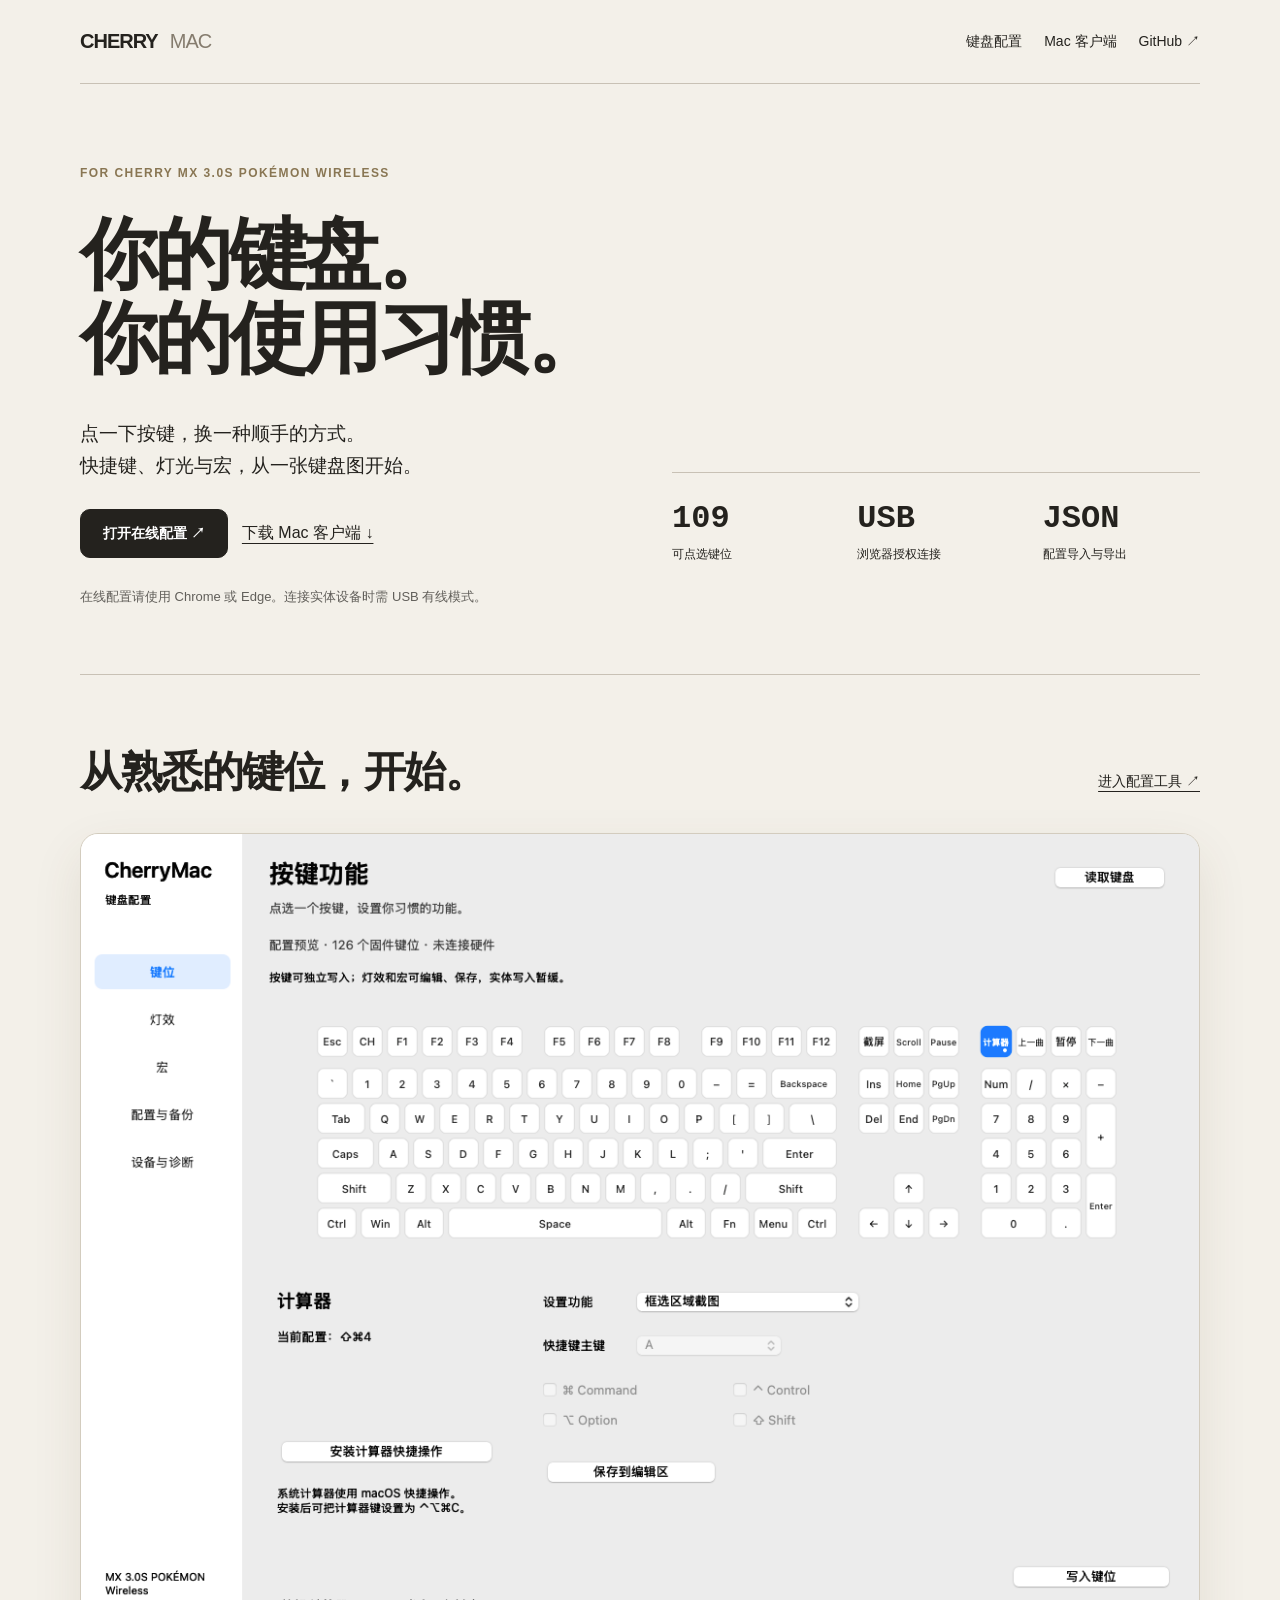
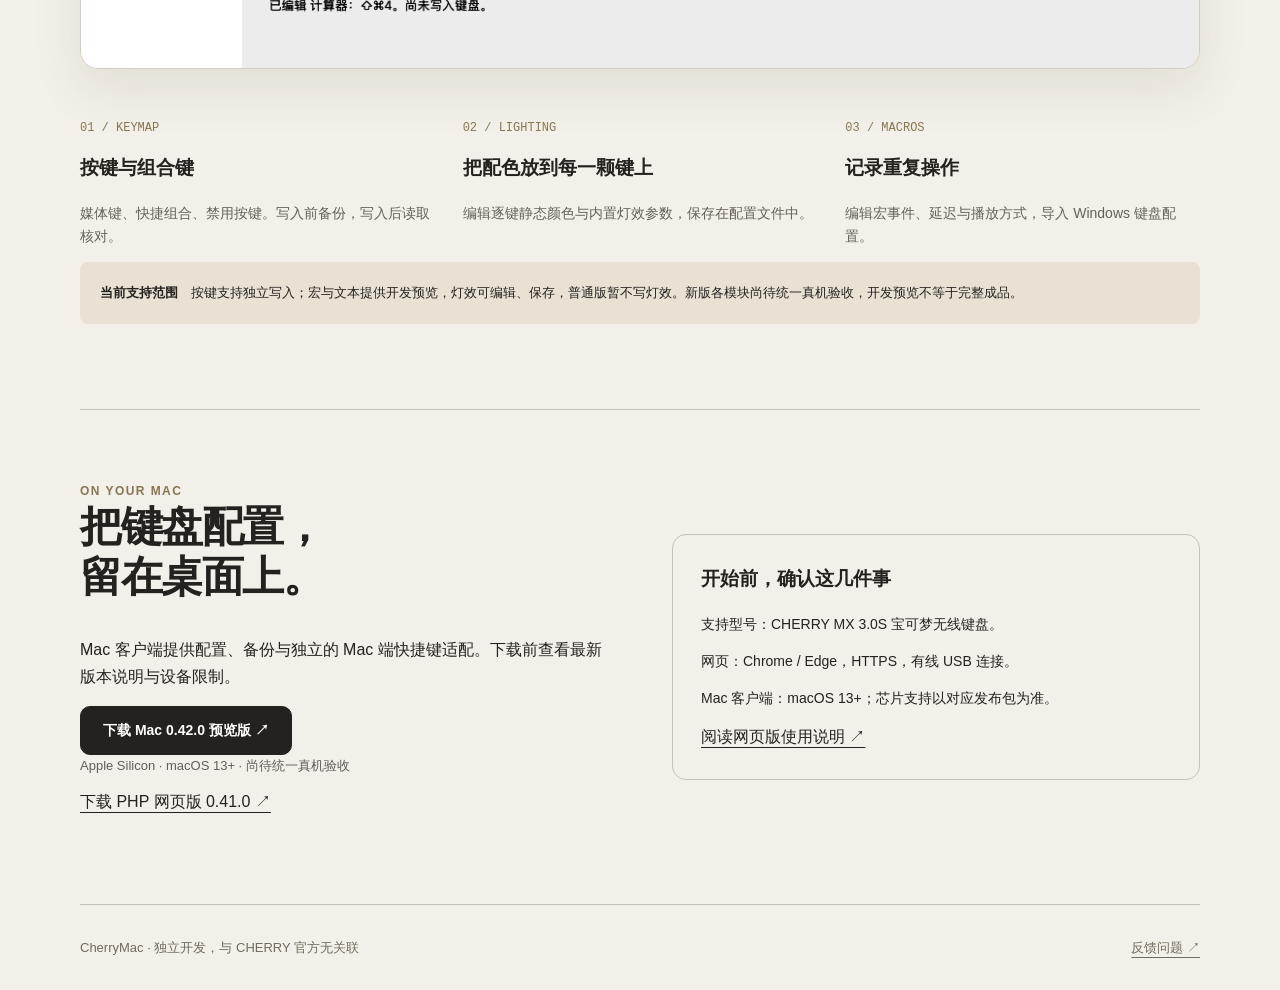
==== Web/homepage/index.html @ dcf1f556 "macro: preserve official draft identities and reconcile complete readback" ====
<!doctype html><html lang="zh-CN"><head><meta charset="utf-8"><meta name="viewport" content="width=device-width,initial-scale=1"><title>CherryMac · 为你的键盘，留一点个性</title><meta name="description" content="CHERRY MX 3.0S 宝可梦无线键盘的 Mac 客户端与在线配置工具。"><meta property="og:title" content="CherryMac · 为你的键盘，留一点个性"><meta property="og:description" content="CHERRY MX 3.0S 宝可梦无线键盘的 Mac 客户端与在线配置工具。"><meta property="og:type" content="website"><link rel="canonical" href="https://cherrymac.goforit.si/"><link rel="stylesheet" href="site-assets/style.css"></head><body><a class="skip" href="#main">跳到主要内容</a><div class="wrap"><header><a class="brand" href="/">CHERRY<span>MAC</span></a><nav><a href="#keyboard">键盘配置</a><a href="#download">Mac 客户端</a><a href="https://github.com/5hux1n/CherryMac">GitHub ↗</a></nav></header><main id="main"><section class="hero"><div class="label">FOR CHERRY MX 3.0S POKÉMON WIRELESS</div><h1>你的键盘。<br>你的使用习惯。</h1><div class="split"><div><p class="lead">点一下按键，换一种顺手的方式。<br>快捷键、灯光与宏，从一张键盘图开始。</p><div class="actions"><a class="btn primary" href="app/">打开在线配置 ↗</a><a href="#download">下载 Mac 客户端 ↓</a></div><p class="small muted">在线配置请使用 Chrome 或 Edge。连接实体设备时需 USB 有线模式。</p></div><div class="spec"><div><b>109</b><span>可点选键位</span></div><div><b>USB</b><span>浏览器授权连接</span></div><div><b>JSON</b><span>配置导入与导出</span></div></div></div></section><section id="keyboard" class="hardware"><div class="section-top"><h2>从熟悉的键位，开始。</h2><a href="app/">进入配置工具 ↗</a></div><img class="screen" src="site-assets/keyboard.png" alt="CherryMac 按键配置界面" width="1440" loading="lazy"><div class="grid capabilities"><article><span class="number">01 / KEYMAP</span><h3>按键与组合键</h3><p>媒体键、快捷组合、禁用按键。写入前备份，写入后读取核对。</p></article><article><span class="number">02 / LIGHTING</span><h3>把配色放到每一颗键上</h3><p>编辑逐键静态颜色与内置灯效参数，保存在配置文件中。</p></article><article><span class="number">03 / MACROS</span><h3>记录重复操作</h3><p>编辑宏事件、延迟与播放方式，导入 Windows 键盘配置。</p></article></div><p class="status"><b>当前支持范围</b>　按键支持独立写入；宏与文本提供开发预览，灯效可编辑、保存，普通版暂不写灯效。新版各模块尚待统一真机验收，开发预览不等于完整成品。</p></section><section id="download" class="download"><div class="split"><div><div class="label">ON YOUR MAC</div><h2>把键盘配置，<br>留在桌面上。</h2><p>Mac 客户端提供配置、备份与独立的 Mac 端快捷键适配。下载前查看最新版本说明与设备限制。</p><a class="btn primary" href="https://github.com/5hux1n/CherryMac/releases/tag/v0.42.0">下载 Mac 0.42.0 预览版 ↗</a><p class="small muted">Apple Silicon · macOS 13+ · 尚待统一真机验收</p><p><a href="https://github.com/5hux1n/CherryMac/releases/tag/web-v0.41.0">下载 PHP 网页版 0.41.0 ↗</a></p></div><div class="requirements"><h3>开始前，确认这几件事</h3><p>支持型号：CHERRY MX 3.0S 宝可梦无线键盘。</p><p>网页：Chrome / Edge，HTTPS，有线 USB 连接。</p><p>Mac 客户端：macOS 13+；芯片支持以对应发布包为准。</p><a href="https://github.com/5hux1n/CherryMac/blob/main/Web/README.md">阅读网页版使用说明 ↗</a></div></div></section></main><footer><span>CherryMac · 独立开发，与 CHERRY 官方无关联</span><a href="https://github.com/5hux1n/CherryMac/issues">反馈问题 ↗</a></footer></div></body></html>
---- Web/homepage/site-assets/style.css ----
*{box-sizing:border-box}html{scroll-behavior:smooth}body{margin:0;font-family:-apple-system,BlinkMacSystemFont,"Segoe UI",sans-serif;line-height:1.65}a{color:inherit;text-underline-offset:5px}button,input{font:inherit}a,button{touch-action:manipulation}a:focus-visible,button:focus-visible,input:focus-visible{outline:3px solid #818cf8;outline-offset:5px}button{cursor:pointer}.wrap{width:min(1120px,calc(100% - 48px));margin:auto}header{display:flex;align-items:center;justify-content:space-between;padding:25px 0;gap:20px}header a{text-decoration:none}.brand{font-size:20px;font-weight:750;display:flex;gap:12px;align-items:center}.brand img{width:38px;height:38px;border-radius:10px}nav{display:flex;gap:22px;font-size:14px}h1,h2,h3,p{margin-top:0}h1{font-size:clamp(42px,6.7vw,78px);line-height:1.08;letter-spacing:-.045em}h2{font-size:clamp(27px,3.5vw,42px);line-height:1.2;letter-spacing:-.035em}h3{font-size:19px}p{max-width:680px}.lead{font-size:19px}.label{font-size:12px;letter-spacing:.12em;text-transform:uppercase;font-weight:650}.actions{display:flex;gap:14px;align-items:center;flex-wrap:wrap;margin:28px 0}.btn{display:inline-flex;align-items:center;justify-content:center;padding:12px 22px;border-radius:10px;text-decoration:none;font-weight:600;font-size:14px;border:1px solid currentColor;transition:transform .15s}.btn:active{transform:scale(.97)}.muted{opacity:.7}.split{display:grid;grid-template-columns:1fr 1fr;gap:64px;align-items:center}.grid{display:grid;grid-template-columns:repeat(3,1fr);gap:28px}section{padding:72px 0}.small{font-size:13px}.note{font-size:14px;line-height:1.8}footer{padding:32px 0;display:flex;justify-content:space-between;gap:20px;font-size:13px}.screen{border-radius:18px;width:100%;height:auto;display:block}.skip{position:absolute;top:-100px;left:20px;background:white;color:black;padding:10px;z-index:10}.skip:focus{top:10px}details{padding:20px 0;border-bottom:1px solid #8884}summary{cursor:pointer;font-weight:600}details p{margin-top:12px}@media(max-width:720px){.wrap{width:calc(100% - 36px)}header{padding:20px 0}nav{gap:12px;font-size:12px}.split,.grid{grid-template-columns:1fr;gap:28px}section{padding:45px 0}.lead{font-size:17px}footer{flex-wrap:wrap}}@media(prefers-reduced-motion:reduce){html{scroll-behavior:auto}*{transition:none!important}}
body{background:#f3f0e9;color:#24221e}.brand{letter-spacing:-1px}.brand span{font-weight:400;color:#857c6e}header{border-bottom:1px solid #c8c1b5}.hero{padding:80px 0 54px}.hero h1{margin:28px 0 38px}.label,.number{color:#897653}.primary{background:#24221e;color:#fff;border-color:#24221e}.spec{display:flex;gap:28px;border-top:1px solid #c8c1b5;padding-top:25px}.spec div{flex:1}.spec b{font:600 32px/1.3 ui-monospace,monospace;display:block}.spec span{font-size:12px}.hardware{border-top:1px solid #c8c1b5}.section-top{display:flex;gap:20px;justify-content:space-between;align-items:baseline}.section-top a{font-size:14px;white-space:nowrap}.screen{box-shadow:0 20px 50px #5747291a;border:1px solid #d3ccbe}.capabilities{margin-top:44px}.number{font:12px ui-monospace,monospace}.capabilities h3{margin-top:12px}.capabilities p{font-size:14px;color:#666057}.status{max-width:none;background:#e8e1d4;padding:20px;font-size:13px;border-radius:8px}.download{border-top:1px solid #c8c1b5}.requirements{border:1px solid #c8c1b5;border-radius:14px;padding:28px}.requirements p{font-size:14px}footer{border-top:1px solid #c8c1b5;color:#726a5c}@media(max-width:720px){.hero{padding-top:48px}.section-top{display:block}.section-top a{display:block;margin-bottom:20px}.spec{gap:20px}}
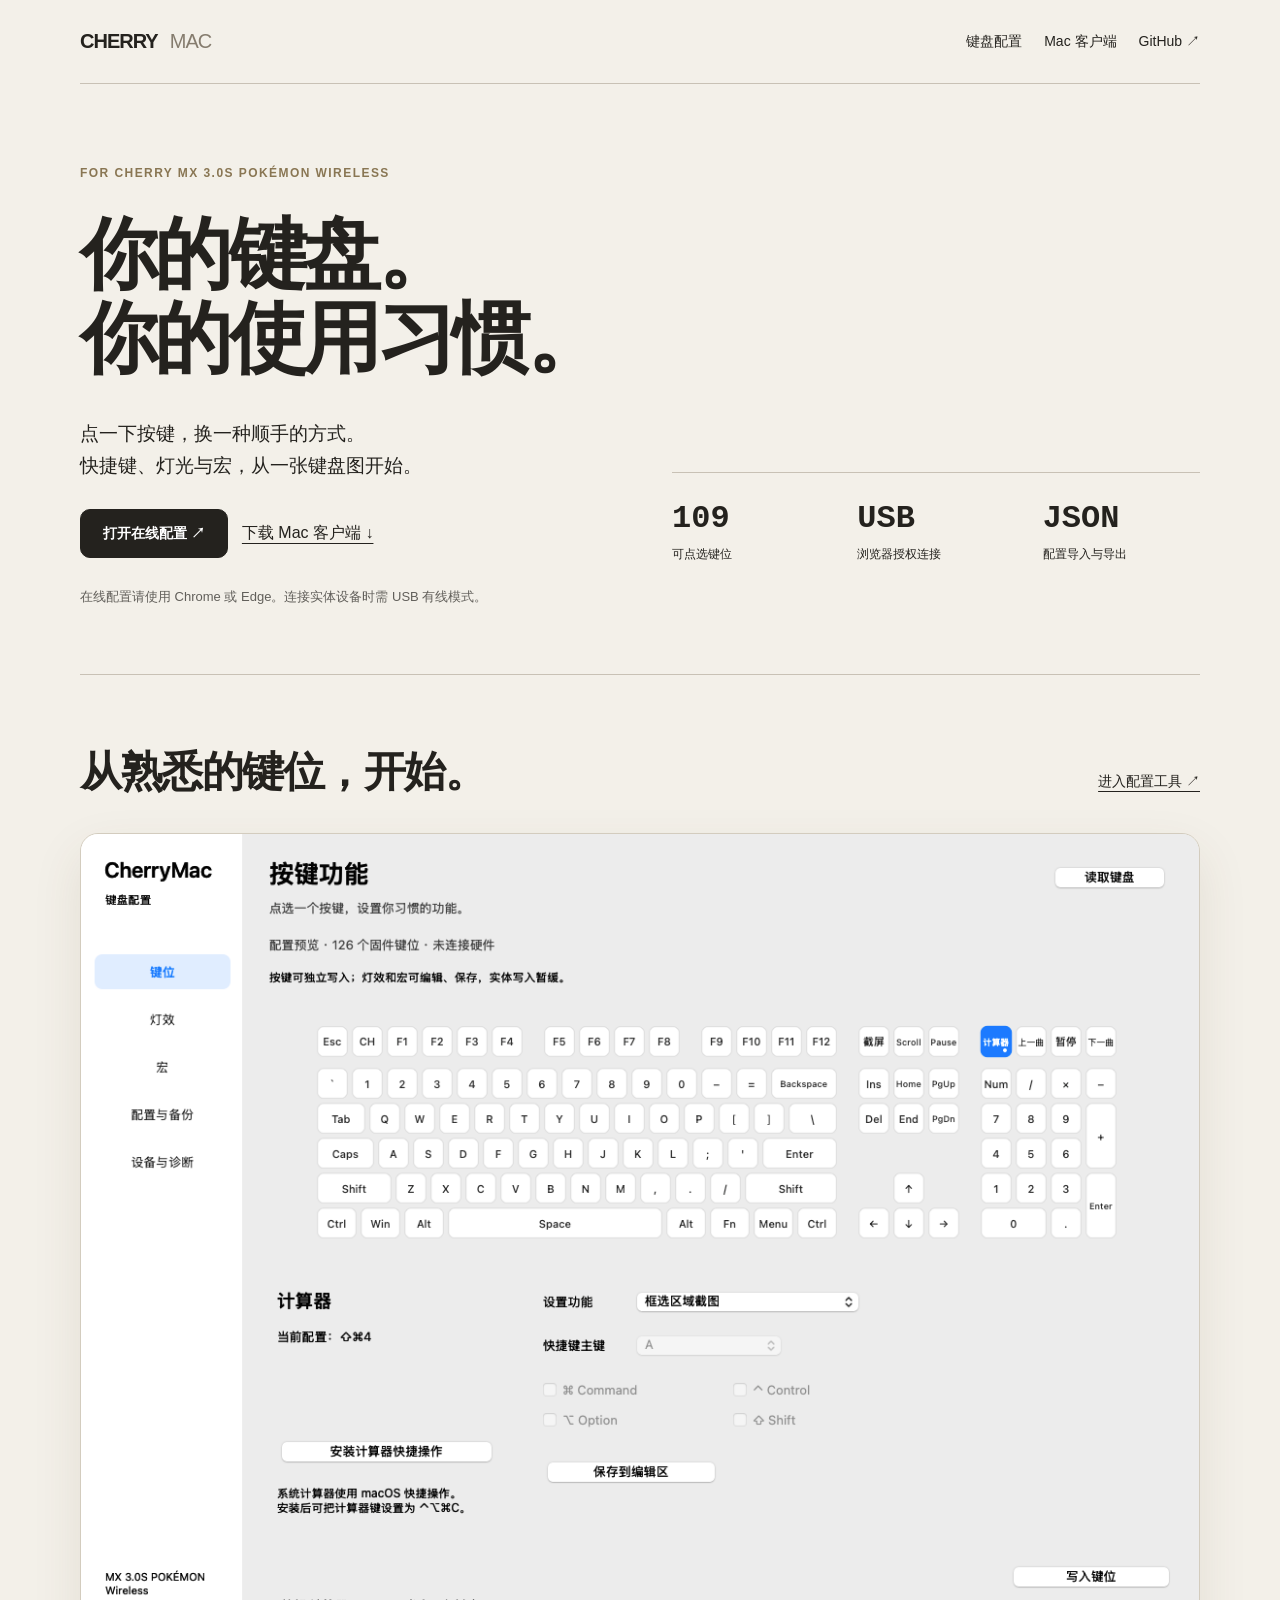
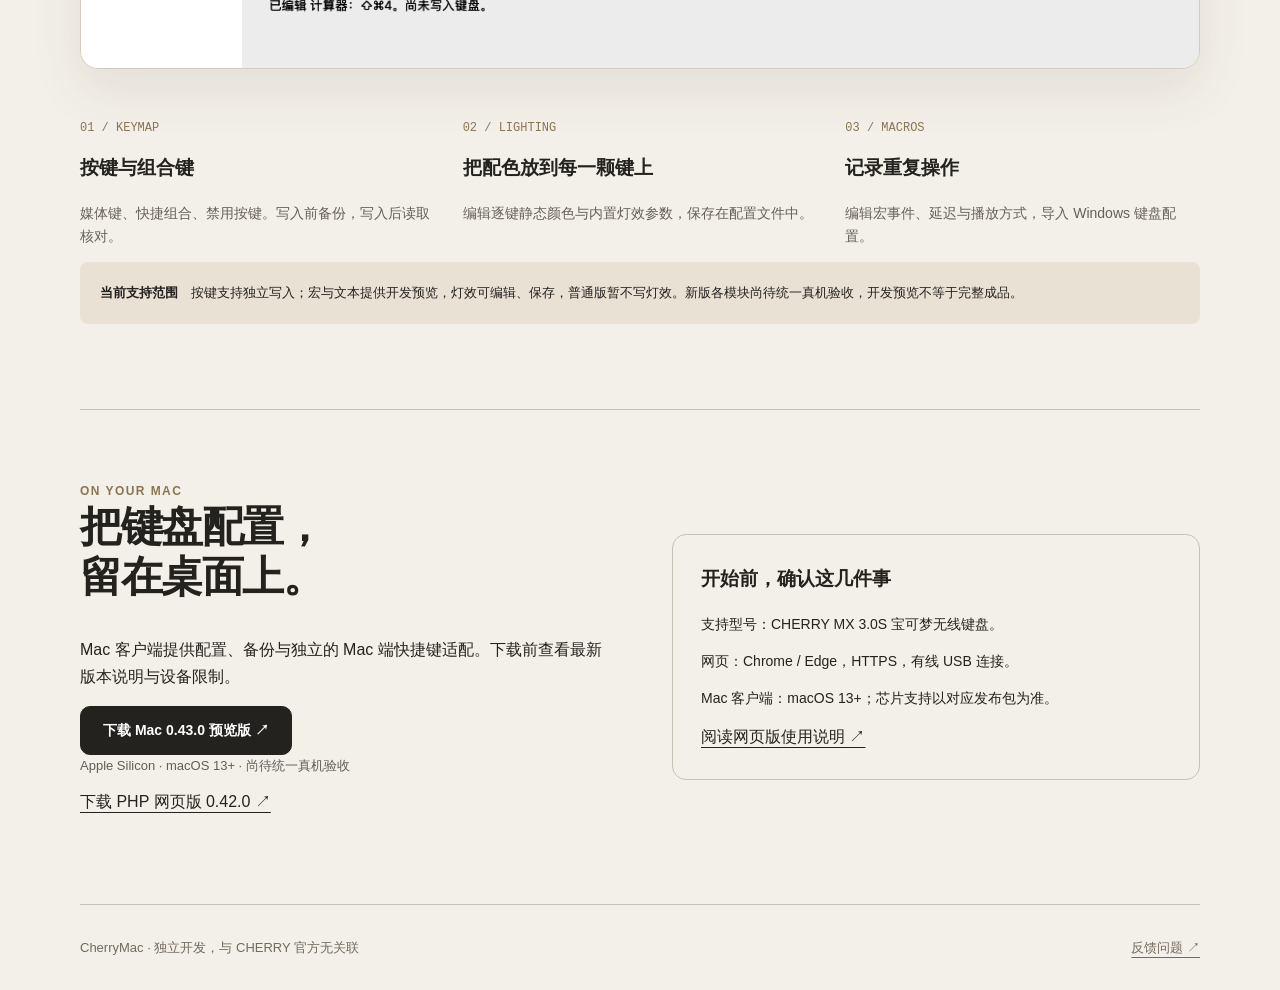
==== commit 4132ddd4: "Integrate official per-binding macro storage and metadata in both products" ====
--- a/Web/homepage/index.html
+++ b/Web/homepage/index.html
@@ -1 +1 @@
-<!doctype html><html lang="zh-CN"><head><meta charset="utf-8"><meta name="viewport" content="width=device-width,initial-scale=1"><title>CherryMac · 为你的键盘，留一点个性</title><meta name="description" content="CHERRY MX 3.0S 宝可梦无线键盘的 Mac 客户端与在线配置工具。"><meta property="og:title" content="CherryMac · 为你的键盘，留一点个性"><meta property="og:description" content="CHERRY MX 3.0S 宝可梦无线键盘的 Mac 客户端与在线配置工具。"><meta property="og:type" content="website"><link rel="canonical" href="https://cherrymac.goforit.si/"><link rel="stylesheet" href="site-assets/style.css"></head><body><a class="skip" href="#main">跳到主要内容</a><div class="wrap"><header><a class="brand" href="/">CHERRY<span>MAC</span></a><nav><a href="#keyboard">键盘配置</a><a href="#download">Mac 客户端</a><a href="https://github.com/5hux1n/CherryMac">GitHub ↗</a></nav></header><main id="main"><section class="hero"><div class="label">FOR CHERRY MX 3.0S POKÉMON WIRELESS</div><h1>你的键盘。<br>你的使用习惯。</h1><div class="split"><div><p class="lead">点一下按键，换一种顺手的方式。<br>快捷键、灯光与宏，从一张键盘图开始。</p><div class="actions"><a class="btn primary" href="app/">打开在线配置 ↗</a><a href="#download">下载 Mac 客户端 ↓</a></div><p class="small muted">在线配置请使用 Chrome 或 Edge。连接实体设备时需 USB 有线模式。</p></div><div class="spec"><div><b>109</b><span>可点选键位</span></div><div><b>USB</b><span>浏览器授权连接</span></div><div><b>JSON</b><span>配置导入与导出</span></div></div></div></section><section id="keyboard" class="hardware"><div class="section-top"><h2>从熟悉的键位，开始。</h2><a href="app/">进入配置工具 ↗</a></div><img class="screen" src="site-assets/keyboard.png" alt="CherryMac 按键配置界面" width="1440" loading="lazy"><div class="grid capabilities"><article><span class="number">01 / KEYMAP</span><h3>按键与组合键</h3><p>媒体键、快捷组合、禁用按键。写入前备份，写入后读取核对。</p></article><article><span class="number">02 / LIGHTING</span><h3>把配色放到每一颗键上</h3><p>编辑逐键静态颜色与内置灯效参数，保存在配置文件中。</p></article><article><span class="number">03 / MACROS</span><h3>记录重复操作</h3><p>编辑宏事件、延迟与播放方式，导入 Windows 键盘配置。</p></article></div><p class="status"><b>当前支持范围</b>　按键支持独立写入；宏与文本提供开发预览，灯效可编辑、保存，普通版暂不写灯效。新版各模块尚待统一真机验收，开发预览不等于完整成品。</p></section><section id="download" class="download"><div class="split"><div><div class="label">ON YOUR MAC</div><h2>把键盘配置，<br>留在桌面上。</h2><p>Mac 客户端提供配置、备份与独立的 Mac 端快捷键适配。下载前查看最新版本说明与设备限制。</p><a class="btn primary" href="https://github.com/5hux1n/CherryMac/releases/tag/v0.42.0">下载 Mac 0.42.0 预览版 ↗</a><p class="small muted">Apple Silicon · macOS 13+ · 尚待统一真机验收</p><p><a href="https://github.com/5hux1n/CherryMac/releases/tag/web-v0.41.0">下载 PHP 网页版 0.41.0 ↗</a></p></div><div class="requirements"><h3>开始前，确认这几件事</h3><p>支持型号：CHERRY MX 3.0S 宝可梦无线键盘。</p><p>网页：Chrome / Edge，HTTPS，有线 USB 连接。</p><p>Mac 客户端：macOS 13+；芯片支持以对应发布包为准。</p><a href="https://github.com/5hux1n/CherryMac/blob/main/Web/README.md">阅读网页版使用说明 ↗</a></div></div></section></main><footer><span>CherryMac · 独立开发，与 CHERRY 官方无关联</span><a href="https://github.com/5hux1n/CherryMac/issues">反馈问题 ↗</a></footer></div></body></html>+<!doctype html><html lang="zh-CN"><head><meta charset="utf-8"><meta name="viewport" content="width=device-width,initial-scale=1"><title>CherryMac · 为你的键盘，留一点个性</title><meta name="description" content="CHERRY MX 3.0S 宝可梦无线键盘的 Mac 客户端与在线配置工具。"><meta property="og:title" content="CherryMac · 为你的键盘，留一点个性"><meta property="og:description" content="CHERRY MX 3.0S 宝可梦无线键盘的 Mac 客户端与在线配置工具。"><meta property="og:type" content="website"><link rel="canonical" href="https://cherrymac.goforit.si/"><link rel="stylesheet" href="site-assets/style.css"></head><body><a class="skip" href="#main">跳到主要内容</a><div class="wrap"><header><a class="brand" href="/">CHERRY<span>MAC</span></a><nav><a href="#keyboard">键盘配置</a><a href="#download">Mac 客户端</a><a href="https://github.com/5hux1n/CherryMac">GitHub ↗</a></nav></header><main id="main"><section class="hero"><div class="label">FOR CHERRY MX 3.0S POKÉMON WIRELESS</div><h1>你的键盘。<br>你的使用习惯。</h1><div class="split"><div><p class="lead">点一下按键，换一种顺手的方式。<br>快捷键、灯光与宏，从一张键盘图开始。</p><div class="actions"><a class="btn primary" href="app/">打开在线配置 ↗</a><a href="#download">下载 Mac 客户端 ↓</a></div><p class="small muted">在线配置请使用 Chrome 或 Edge。连接实体设备时需 USB 有线模式。</p></div><div class="spec"><div><b>109</b><span>可点选键位</span></div><div><b>USB</b><span>浏览器授权连接</span></div><div><b>JSON</b><span>配置导入与导出</span></div></div></div></section><section id="keyboard" class="hardware"><div class="section-top"><h2>从熟悉的键位，开始。</h2><a href="app/">进入配置工具 ↗</a></div><img class="screen" src="site-assets/keyboard.png" alt="CherryMac 按键配置界面" width="1440" loading="lazy"><div class="grid capabilities"><article><span class="number">01 / KEYMAP</span><h3>按键与组合键</h3><p>媒体键、快捷组合、禁用按键。写入前备份，写入后读取核对。</p></article><article><span class="number">02 / LIGHTING</span><h3>把配色放到每一颗键上</h3><p>编辑逐键静态颜色与内置灯效参数，保存在配置文件中。</p></article><article><span class="number">03 / MACROS</span><h3>记录重复操作</h3><p>编辑宏事件、延迟与播放方式，导入 Windows 键盘配置。</p></article></div><p class="status"><b>当前支持范围</b>　按键支持独立写入；宏与文本提供开发预览，灯效可编辑、保存，普通版暂不写灯效。新版各模块尚待统一真机验收，开发预览不等于完整成品。</p></section><section id="download" class="download"><div class="split"><div><div class="label">ON YOUR MAC</div><h2>把键盘配置，<br>留在桌面上。</h2><p>Mac 客户端提供配置、备份与独立的 Mac 端快捷键适配。下载前查看最新版本说明与设备限制。</p><a class="btn primary" href="https://github.com/5hux1n/CherryMac/releases/tag/v0.43.0">下载 Mac 0.43.0 预览版 ↗</a><p class="small muted">Apple Silicon · macOS 13+ · 尚待统一真机验收</p><p><a href="https://github.com/5hux1n/CherryMac/releases/tag/web-v0.42.0">下载 PHP 网页版 0.42.0 ↗</a></p></div><div class="requirements"><h3>开始前，确认这几件事</h3><p>支持型号：CHERRY MX 3.0S 宝可梦无线键盘。</p><p>网页：Chrome / Edge，HTTPS，有线 USB 连接。</p><p>Mac 客户端：macOS 13+；芯片支持以对应发布包为准。</p><a href="https://github.com/5hux1n/CherryMac/blob/main/Web/README.md">阅读网页版使用说明 ↗</a></div></div></section></main><footer><span>CherryMac · 独立开发，与 CHERRY 官方无关联</span><a href="https://github.com/5hux1n/CherryMac/issues">反馈问题 ↗</a></footer></div></body></html>
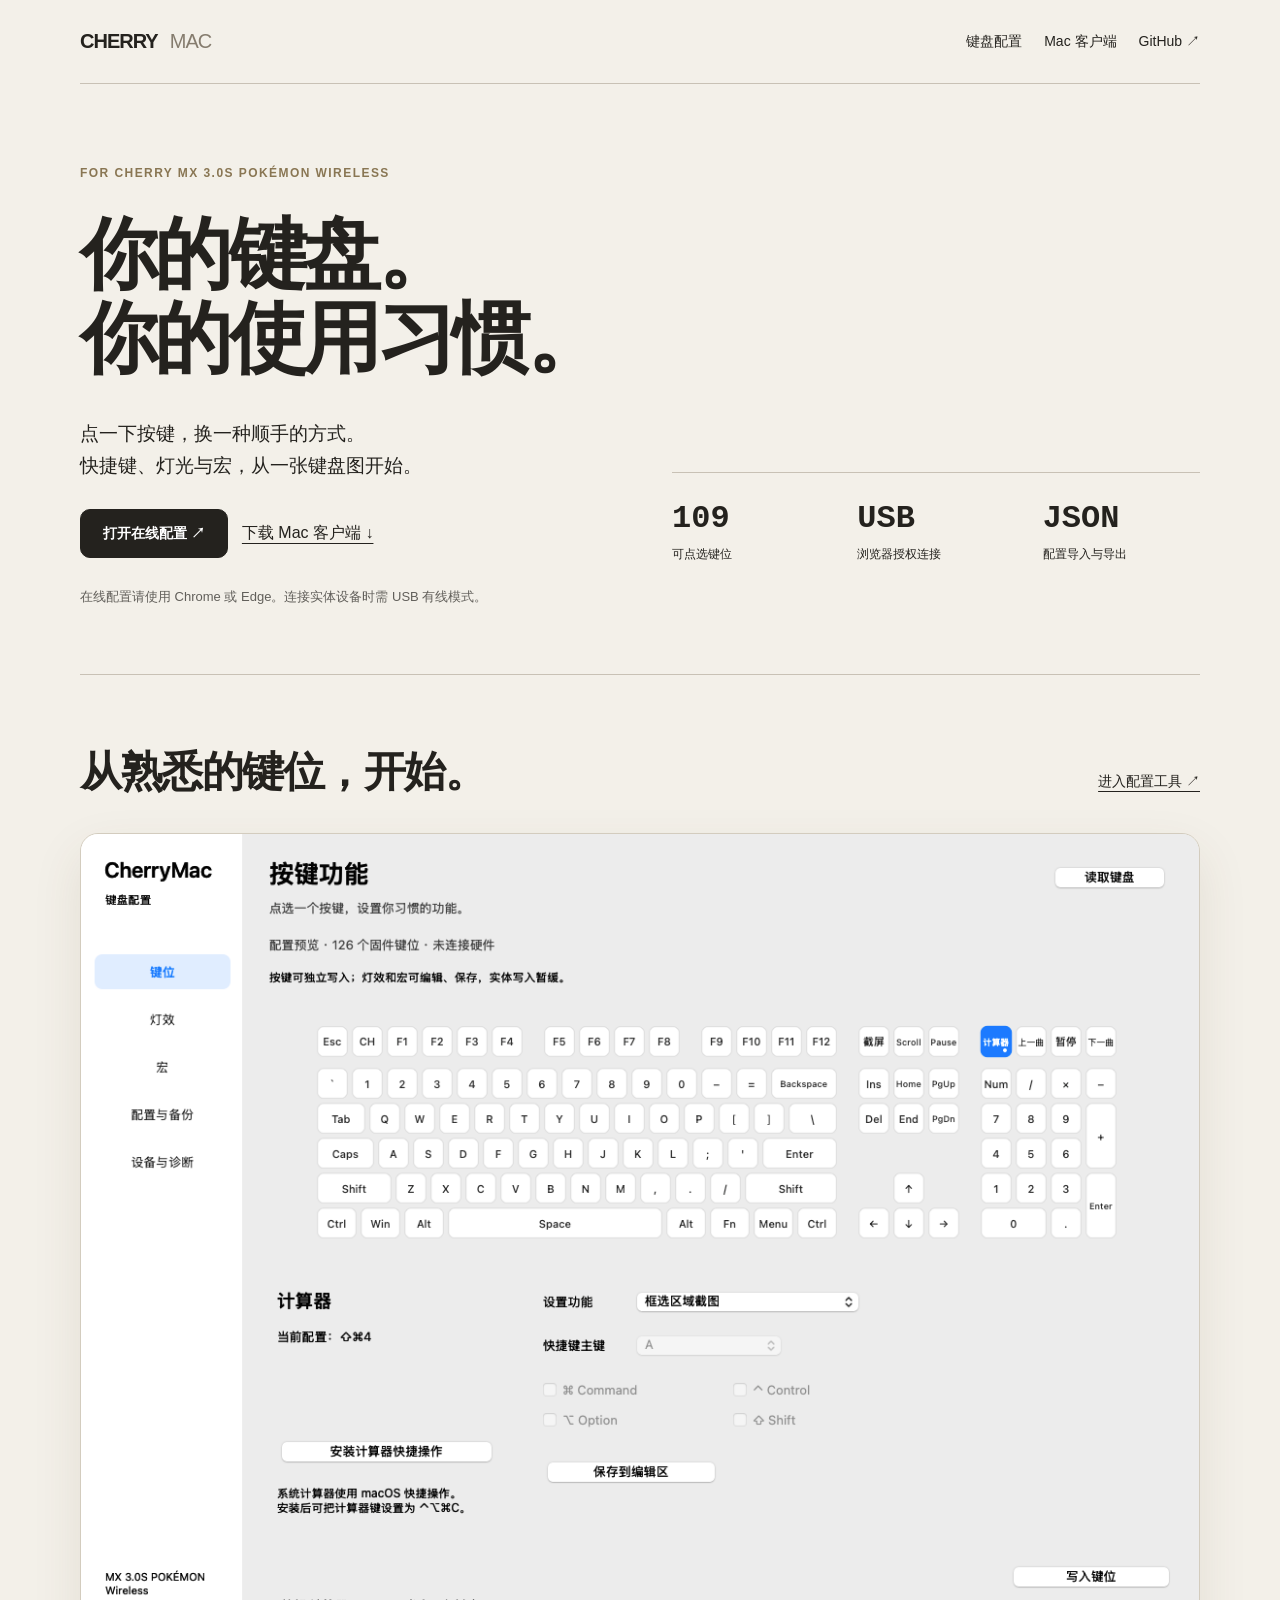
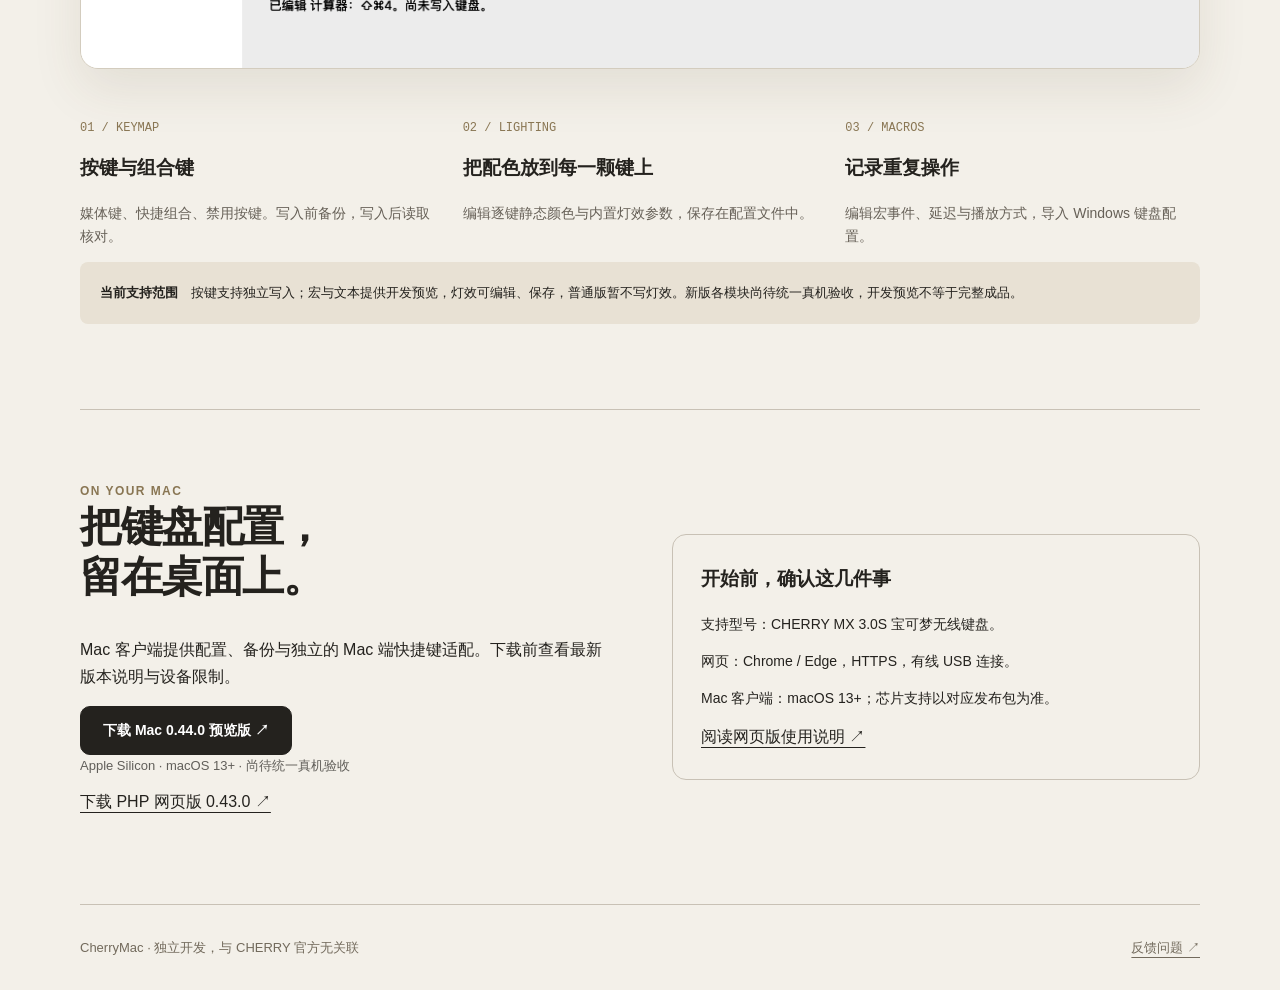
==== commit 7b3e82ac: "Carry pre-write macro identities in recovery records and retain expanded layout" ====
--- a/Web/homepage/index.html
+++ b/Web/homepage/index.html
@@ -1 +1 @@
-<!doctype html><html lang="zh-CN"><head><meta charset="utf-8"><meta name="viewport" content="width=device-width,initial-scale=1"><title>CherryMac · 为你的键盘，留一点个性</title><meta name="description" content="CHERRY MX 3.0S 宝可梦无线键盘的 Mac 客户端与在线配置工具。"><meta property="og:title" content="CherryMac · 为你的键盘，留一点个性"><meta property="og:description" content="CHERRY MX 3.0S 宝可梦无线键盘的 Mac 客户端与在线配置工具。"><meta property="og:type" content="website"><link rel="canonical" href="https://cherrymac.goforit.si/"><link rel="stylesheet" href="site-assets/style.css"></head><body><a class="skip" href="#main">跳到主要内容</a><div class="wrap"><header><a class="brand" href="/">CHERRY<span>MAC</span></a><nav><a href="#keyboard">键盘配置</a><a href="#download">Mac 客户端</a><a href="https://github.com/5hux1n/CherryMac">GitHub ↗</a></nav></header><main id="main"><section class="hero"><div class="label">FOR CHERRY MX 3.0S POKÉMON WIRELESS</div><h1>你的键盘。<br>你的使用习惯。</h1><div class="split"><div><p class="lead">点一下按键，换一种顺手的方式。<br>快捷键、灯光与宏，从一张键盘图开始。</p><div class="actions"><a class="btn primary" href="app/">打开在线配置 ↗</a><a href="#download">下载 Mac 客户端 ↓</a></div><p class="small muted">在线配置请使用 Chrome 或 Edge。连接实体设备时需 USB 有线模式。</p></div><div class="spec"><div><b>109</b><span>可点选键位</span></div><div><b>USB</b><span>浏览器授权连接</span></div><div><b>JSON</b><span>配置导入与导出</span></div></div></div></section><section id="keyboard" class="hardware"><div class="section-top"><h2>从熟悉的键位，开始。</h2><a href="app/">进入配置工具 ↗</a></div><img class="screen" src="site-assets/keyboard.png" alt="CherryMac 按键配置界面" width="1440" loading="lazy"><div class="grid capabilities"><article><span class="number">01 / KEYMAP</span><h3>按键与组合键</h3><p>媒体键、快捷组合、禁用按键。写入前备份，写入后读取核对。</p></article><article><span class="number">02 / LIGHTING</span><h3>把配色放到每一颗键上</h3><p>编辑逐键静态颜色与内置灯效参数，保存在配置文件中。</p></article><article><span class="number">03 / MACROS</span><h3>记录重复操作</h3><p>编辑宏事件、延迟与播放方式，导入 Windows 键盘配置。</p></article></div><p class="status"><b>当前支持范围</b>　按键支持独立写入；宏与文本提供开发预览，灯效可编辑、保存，普通版暂不写灯效。新版各模块尚待统一真机验收，开发预览不等于完整成品。</p></section><section id="download" class="download"><div class="split"><div><div class="label">ON YOUR MAC</div><h2>把键盘配置，<br>留在桌面上。</h2><p>Mac 客户端提供配置、备份与独立的 Mac 端快捷键适配。下载前查看最新版本说明与设备限制。</p><a class="btn primary" href="https://github.com/5hux1n/CherryMac/releases/tag/v0.43.0">下载 Mac 0.43.0 预览版 ↗</a><p class="small muted">Apple Silicon · macOS 13+ · 尚待统一真机验收</p><p><a href="https://github.com/5hux1n/CherryMac/releases/tag/web-v0.42.0">下载 PHP 网页版 0.42.0 ↗</a></p></div><div class="requirements"><h3>开始前，确认这几件事</h3><p>支持型号：CHERRY MX 3.0S 宝可梦无线键盘。</p><p>网页：Chrome / Edge，HTTPS，有线 USB 连接。</p><p>Mac 客户端：macOS 13+；芯片支持以对应发布包为准。</p><a href="https://github.com/5hux1n/CherryMac/blob/main/Web/README.md">阅读网页版使用说明 ↗</a></div></div></section></main><footer><span>CherryMac · 独立开发，与 CHERRY 官方无关联</span><a href="https://github.com/5hux1n/CherryMac/issues">反馈问题 ↗</a></footer></div></body></html>+<!doctype html><html lang="zh-CN"><head><meta charset="utf-8"><meta name="viewport" content="width=device-width,initial-scale=1"><title>CherryMac · 为你的键盘，留一点个性</title><meta name="description" content="CHERRY MX 3.0S 宝可梦无线键盘的 Mac 客户端与在线配置工具。"><meta property="og:title" content="CherryMac · 为你的键盘，留一点个性"><meta property="og:description" content="CHERRY MX 3.0S 宝可梦无线键盘的 Mac 客户端与在线配置工具。"><meta property="og:type" content="website"><link rel="canonical" href="https://cherrymac.goforit.si/"><link rel="stylesheet" href="site-assets/style.css"></head><body><a class="skip" href="#main">跳到主要内容</a><div class="wrap"><header><a class="brand" href="/">CHERRY<span>MAC</span></a><nav><a href="#keyboard">键盘配置</a><a href="#download">Mac 客户端</a><a href="https://github.com/5hux1n/CherryMac">GitHub ↗</a></nav></header><main id="main"><section class="hero"><div class="label">FOR CHERRY MX 3.0S POKÉMON WIRELESS</div><h1>你的键盘。<br>你的使用习惯。</h1><div class="split"><div><p class="lead">点一下按键，换一种顺手的方式。<br>快捷键、灯光与宏，从一张键盘图开始。</p><div class="actions"><a class="btn primary" href="app/">打开在线配置 ↗</a><a href="#download">下载 Mac 客户端 ↓</a></div><p class="small muted">在线配置请使用 Chrome 或 Edge。连接实体设备时需 USB 有线模式。</p></div><div class="spec"><div><b>109</b><span>可点选键位</span></div><div><b>USB</b><span>浏览器授权连接</span></div><div><b>JSON</b><span>配置导入与导出</span></div></div></div></section><section id="keyboard" class="hardware"><div class="section-top"><h2>从熟悉的键位，开始。</h2><a href="app/">进入配置工具 ↗</a></div><img class="screen" src="site-assets/keyboard.png" alt="CherryMac 按键配置界面" width="1440" loading="lazy"><div class="grid capabilities"><article><span class="number">01 / KEYMAP</span><h3>按键与组合键</h3><p>媒体键、快捷组合、禁用按键。写入前备份，写入后读取核对。</p></article><article><span class="number">02 / LIGHTING</span><h3>把配色放到每一颗键上</h3><p>编辑逐键静态颜色与内置灯效参数，保存在配置文件中。</p></article><article><span class="number">03 / MACROS</span><h3>记录重复操作</h3><p>编辑宏事件、延迟与播放方式，导入 Windows 键盘配置。</p></article></div><p class="status"><b>当前支持范围</b>　按键支持独立写入；宏与文本提供开发预览，灯效可编辑、保存，普通版暂不写灯效。新版各模块尚待统一真机验收，开发预览不等于完整成品。</p></section><section id="download" class="download"><div class="split"><div><div class="label">ON YOUR MAC</div><h2>把键盘配置，<br>留在桌面上。</h2><p>Mac 客户端提供配置、备份与独立的 Mac 端快捷键适配。下载前查看最新版本说明与设备限制。</p><a class="btn primary" href="https://github.com/5hux1n/CherryMac/releases/tag/v0.44.0">下载 Mac 0.44.0 预览版 ↗</a><p class="small muted">Apple Silicon · macOS 13+ · 尚待统一真机验收</p><p><a href="https://github.com/5hux1n/CherryMac/releases/tag/web-v0.43.0">下载 PHP 网页版 0.43.0 ↗</a></p></div><div class="requirements"><h3>开始前，确认这几件事</h3><p>支持型号：CHERRY MX 3.0S 宝可梦无线键盘。</p><p>网页：Chrome / Edge，HTTPS，有线 USB 连接。</p><p>Mac 客户端：macOS 13+；芯片支持以对应发布包为准。</p><a href="https://github.com/5hux1n/CherryMac/blob/main/Web/README.md">阅读网页版使用说明 ↗</a></div></div></section></main><footer><span>CherryMac · 独立开发，与 CHERRY 官方无关联</span><a href="https://github.com/5hux1n/CherryMac/issues">反馈问题 ↗</a></footer></div></body></html>
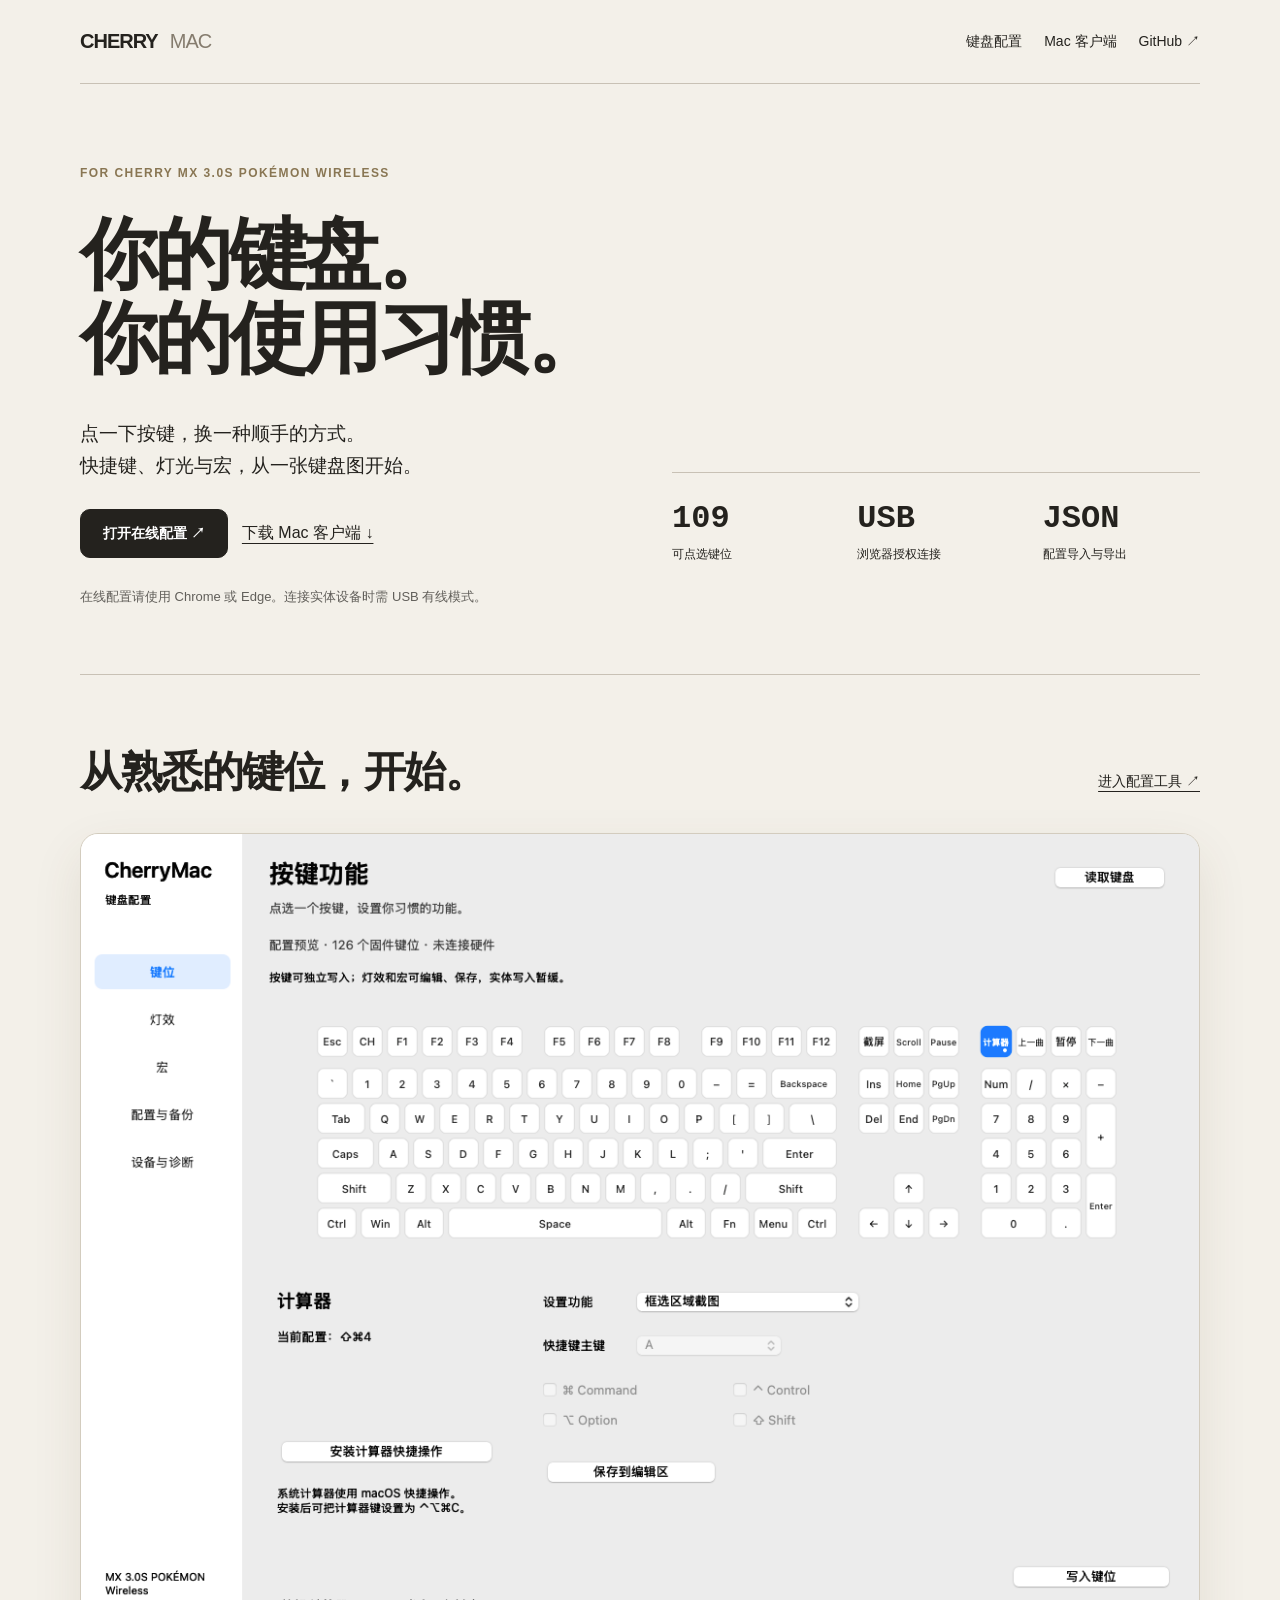
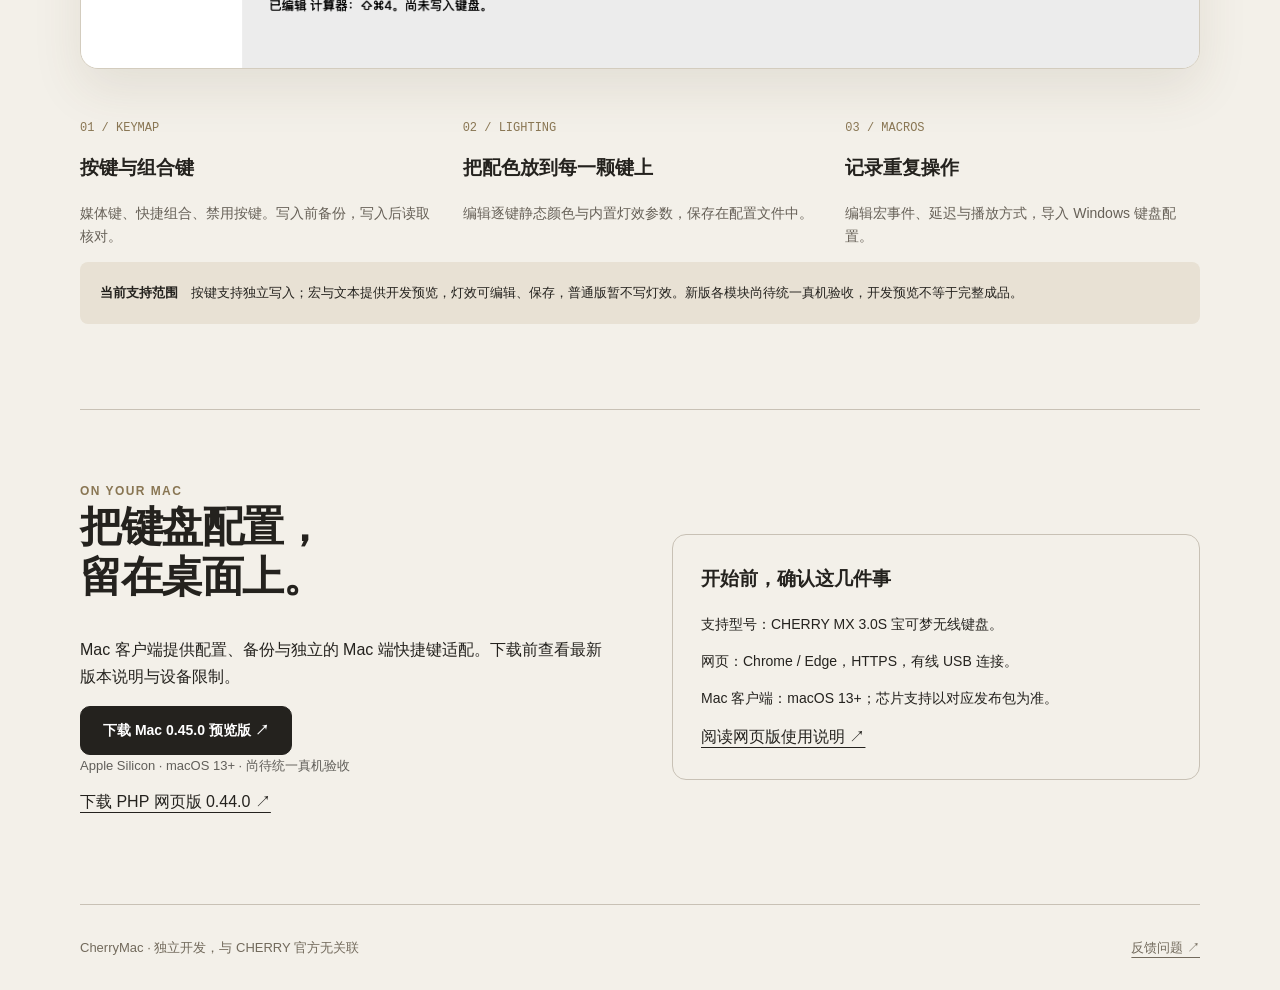
==== commit a1a1cb41: "Require live baseline factory mapping for product macro targets" ====
--- a/Web/homepage/index.html
+++ b/Web/homepage/index.html
@@ -1 +1 @@
-<!doctype html><html lang="zh-CN"><head><meta charset="utf-8"><meta name="viewport" content="width=device-width,initial-scale=1"><title>CherryMac · 为你的键盘，留一点个性</title><meta name="description" content="CHERRY MX 3.0S 宝可梦无线键盘的 Mac 客户端与在线配置工具。"><meta property="og:title" content="CherryMac · 为你的键盘，留一点个性"><meta property="og:description" content="CHERRY MX 3.0S 宝可梦无线键盘的 Mac 客户端与在线配置工具。"><meta property="og:type" content="website"><link rel="canonical" href="https://cherrymac.goforit.si/"><link rel="stylesheet" href="site-assets/style.css"></head><body><a class="skip" href="#main">跳到主要内容</a><div class="wrap"><header><a class="brand" href="/">CHERRY<span>MAC</span></a><nav><a href="#keyboard">键盘配置</a><a href="#download">Mac 客户端</a><a href="https://github.com/5hux1n/CherryMac">GitHub ↗</a></nav></header><main id="main"><section class="hero"><div class="label">FOR CHERRY MX 3.0S POKÉMON WIRELESS</div><h1>你的键盘。<br>你的使用习惯。</h1><div class="split"><div><p class="lead">点一下按键，换一种顺手的方式。<br>快捷键、灯光与宏，从一张键盘图开始。</p><div class="actions"><a class="btn primary" href="app/">打开在线配置 ↗</a><a href="#download">下载 Mac 客户端 ↓</a></div><p class="small muted">在线配置请使用 Chrome 或 Edge。连接实体设备时需 USB 有线模式。</p></div><div class="spec"><div><b>109</b><span>可点选键位</span></div><div><b>USB</b><span>浏览器授权连接</span></div><div><b>JSON</b><span>配置导入与导出</span></div></div></div></section><section id="keyboard" class="hardware"><div class="section-top"><h2>从熟悉的键位，开始。</h2><a href="app/">进入配置工具 ↗</a></div><img class="screen" src="site-assets/keyboard.png" alt="CherryMac 按键配置界面" width="1440" loading="lazy"><div class="grid capabilities"><article><span class="number">01 / KEYMAP</span><h3>按键与组合键</h3><p>媒体键、快捷组合、禁用按键。写入前备份，写入后读取核对。</p></article><article><span class="number">02 / LIGHTING</span><h3>把配色放到每一颗键上</h3><p>编辑逐键静态颜色与内置灯效参数，保存在配置文件中。</p></article><article><span class="number">03 / MACROS</span><h3>记录重复操作</h3><p>编辑宏事件、延迟与播放方式，导入 Windows 键盘配置。</p></article></div><p class="status"><b>当前支持范围</b>　按键支持独立写入；宏与文本提供开发预览，灯效可编辑、保存，普通版暂不写灯效。新版各模块尚待统一真机验收，开发预览不等于完整成品。</p></section><section id="download" class="download"><div class="split"><div><div class="label">ON YOUR MAC</div><h2>把键盘配置，<br>留在桌面上。</h2><p>Mac 客户端提供配置、备份与独立的 Mac 端快捷键适配。下载前查看最新版本说明与设备限制。</p><a class="btn primary" href="https://github.com/5hux1n/CherryMac/releases/tag/v0.44.0">下载 Mac 0.44.0 预览版 ↗</a><p class="small muted">Apple Silicon · macOS 13+ · 尚待统一真机验收</p><p><a href="https://github.com/5hux1n/CherryMac/releases/tag/web-v0.43.0">下载 PHP 网页版 0.43.0 ↗</a></p></div><div class="requirements"><h3>开始前，确认这几件事</h3><p>支持型号：CHERRY MX 3.0S 宝可梦无线键盘。</p><p>网页：Chrome / Edge，HTTPS，有线 USB 连接。</p><p>Mac 客户端：macOS 13+；芯片支持以对应发布包为准。</p><a href="https://github.com/5hux1n/CherryMac/blob/main/Web/README.md">阅读网页版使用说明 ↗</a></div></div></section></main><footer><span>CherryMac · 独立开发，与 CHERRY 官方无关联</span><a href="https://github.com/5hux1n/CherryMac/issues">反馈问题 ↗</a></footer></div></body></html>+<!doctype html><html lang="zh-CN"><head><meta charset="utf-8"><meta name="viewport" content="width=device-width,initial-scale=1"><title>CherryMac · 为你的键盘，留一点个性</title><meta name="description" content="CHERRY MX 3.0S 宝可梦无线键盘的 Mac 客户端与在线配置工具。"><meta property="og:title" content="CherryMac · 为你的键盘，留一点个性"><meta property="og:description" content="CHERRY MX 3.0S 宝可梦无线键盘的 Mac 客户端与在线配置工具。"><meta property="og:type" content="website"><link rel="canonical" href="https://cherrymac.goforit.si/"><link rel="stylesheet" href="site-assets/style.css"></head><body><a class="skip" href="#main">跳到主要内容</a><div class="wrap"><header><a class="brand" href="/">CHERRY<span>MAC</span></a><nav><a href="#keyboard">键盘配置</a><a href="#download">Mac 客户端</a><a href="https://github.com/5hux1n/CherryMac">GitHub ↗</a></nav></header><main id="main"><section class="hero"><div class="label">FOR CHERRY MX 3.0S POKÉMON WIRELESS</div><h1>你的键盘。<br>你的使用习惯。</h1><div class="split"><div><p class="lead">点一下按键，换一种顺手的方式。<br>快捷键、灯光与宏，从一张键盘图开始。</p><div class="actions"><a class="btn primary" href="app/">打开在线配置 ↗</a><a href="#download">下载 Mac 客户端 ↓</a></div><p class="small muted">在线配置请使用 Chrome 或 Edge。连接实体设备时需 USB 有线模式。</p></div><div class="spec"><div><b>109</b><span>可点选键位</span></div><div><b>USB</b><span>浏览器授权连接</span></div><div><b>JSON</b><span>配置导入与导出</span></div></div></div></section><section id="keyboard" class="hardware"><div class="section-top"><h2>从熟悉的键位，开始。</h2><a href="app/">进入配置工具 ↗</a></div><img class="screen" src="site-assets/keyboard.png" alt="CherryMac 按键配置界面" width="1440" loading="lazy"><div class="grid capabilities"><article><span class="number">01 / KEYMAP</span><h3>按键与组合键</h3><p>媒体键、快捷组合、禁用按键。写入前备份，写入后读取核对。</p></article><article><span class="number">02 / LIGHTING</span><h3>把配色放到每一颗键上</h3><p>编辑逐键静态颜色与内置灯效参数，保存在配置文件中。</p></article><article><span class="number">03 / MACROS</span><h3>记录重复操作</h3><p>编辑宏事件、延迟与播放方式，导入 Windows 键盘配置。</p></article></div><p class="status"><b>当前支持范围</b>　按键支持独立写入；宏与文本提供开发预览，灯效可编辑、保存，普通版暂不写灯效。新版各模块尚待统一真机验收，开发预览不等于完整成品。</p></section><section id="download" class="download"><div class="split"><div><div class="label">ON YOUR MAC</div><h2>把键盘配置，<br>留在桌面上。</h2><p>Mac 客户端提供配置、备份与独立的 Mac 端快捷键适配。下载前查看最新版本说明与设备限制。</p><a class="btn primary" href="https://github.com/5hux1n/CherryMac/releases/tag/v0.45.0">下载 Mac 0.45.0 预览版 ↗</a><p class="small muted">Apple Silicon · macOS 13+ · 尚待统一真机验收</p><p><a href="https://github.com/5hux1n/CherryMac/releases/tag/web-v0.44.0">下载 PHP 网页版 0.44.0 ↗</a></p></div><div class="requirements"><h3>开始前，确认这几件事</h3><p>支持型号：CHERRY MX 3.0S 宝可梦无线键盘。</p><p>网页：Chrome / Edge，HTTPS，有线 USB 连接。</p><p>Mac 客户端：macOS 13+；芯片支持以对应发布包为准。</p><a href="https://github.com/5hux1n/CherryMac/blob/main/Web/README.md">阅读网页版使用说明 ↗</a></div></div></section></main><footer><span>CherryMac · 独立开发，与 CHERRY 官方无关联</span><a href="https://github.com/5hux1n/CherryMac/issues">反馈问题 ↗</a></footer></div></body></html>
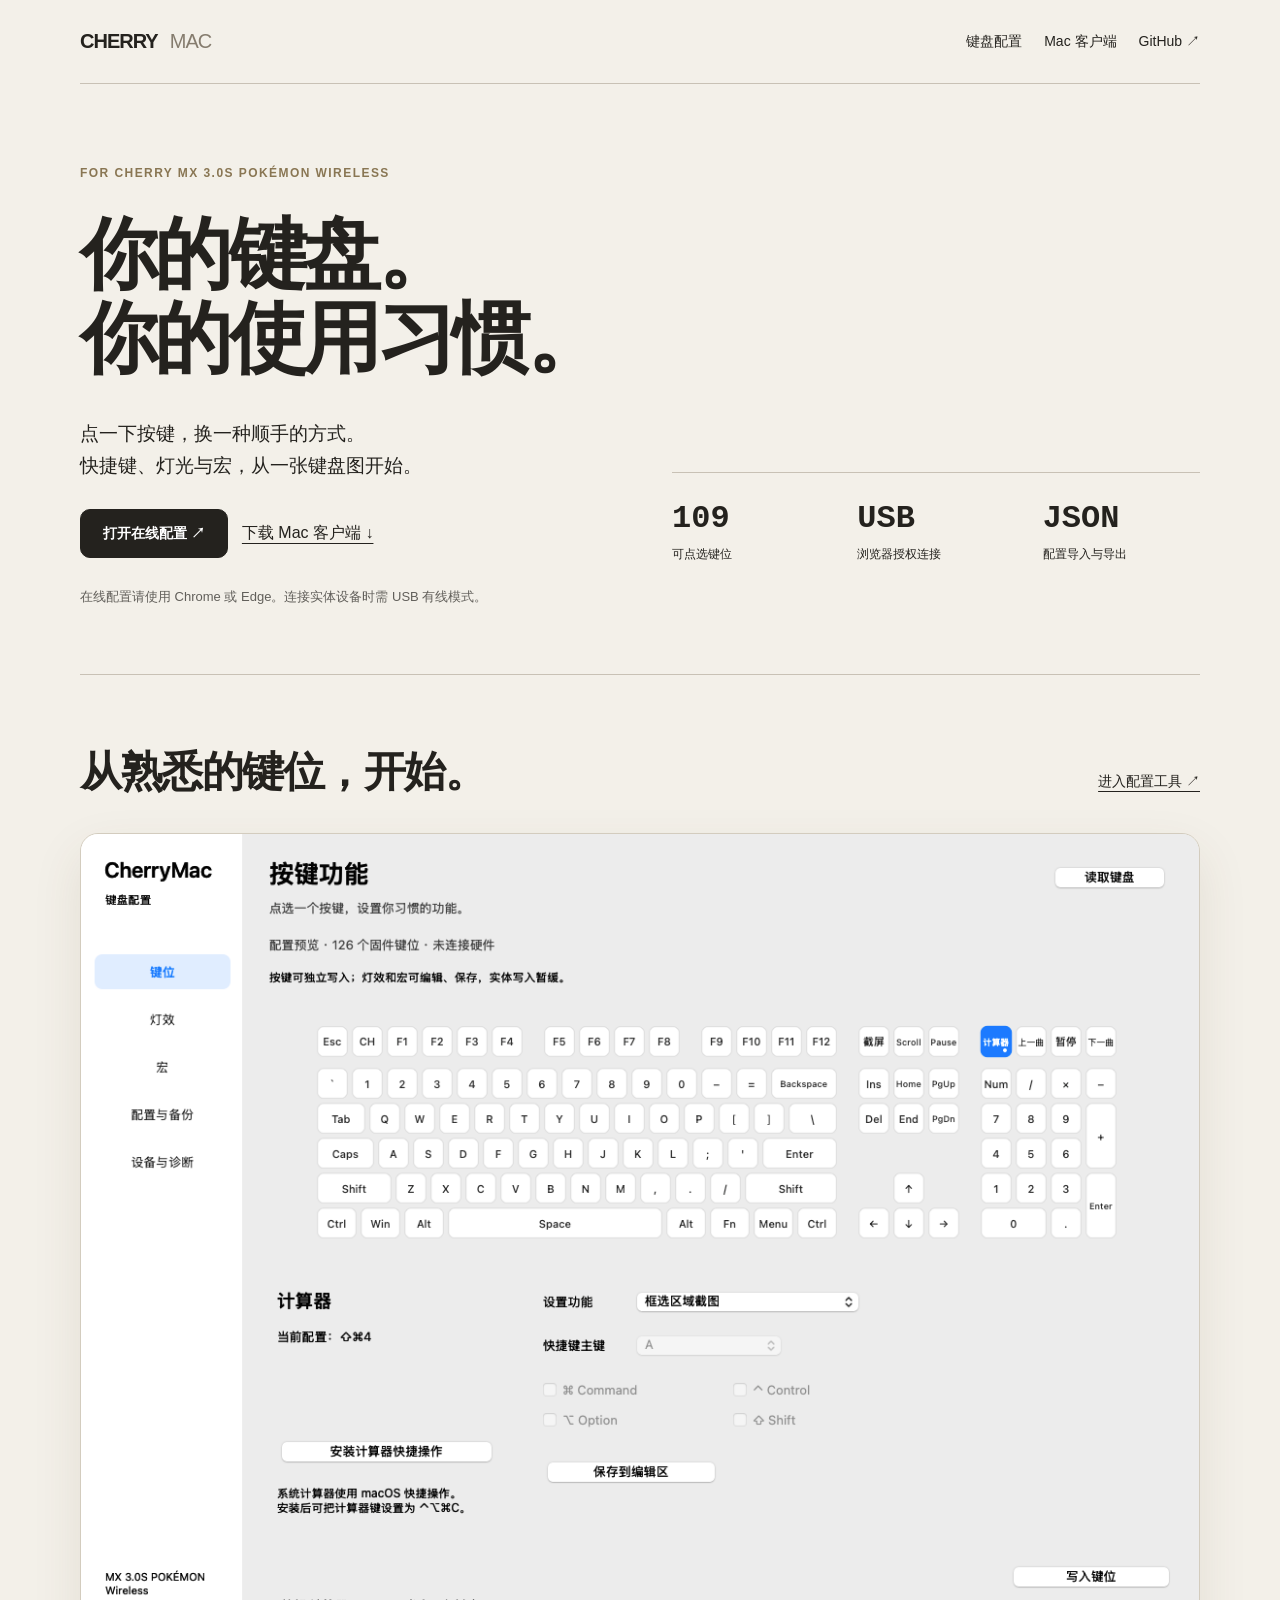
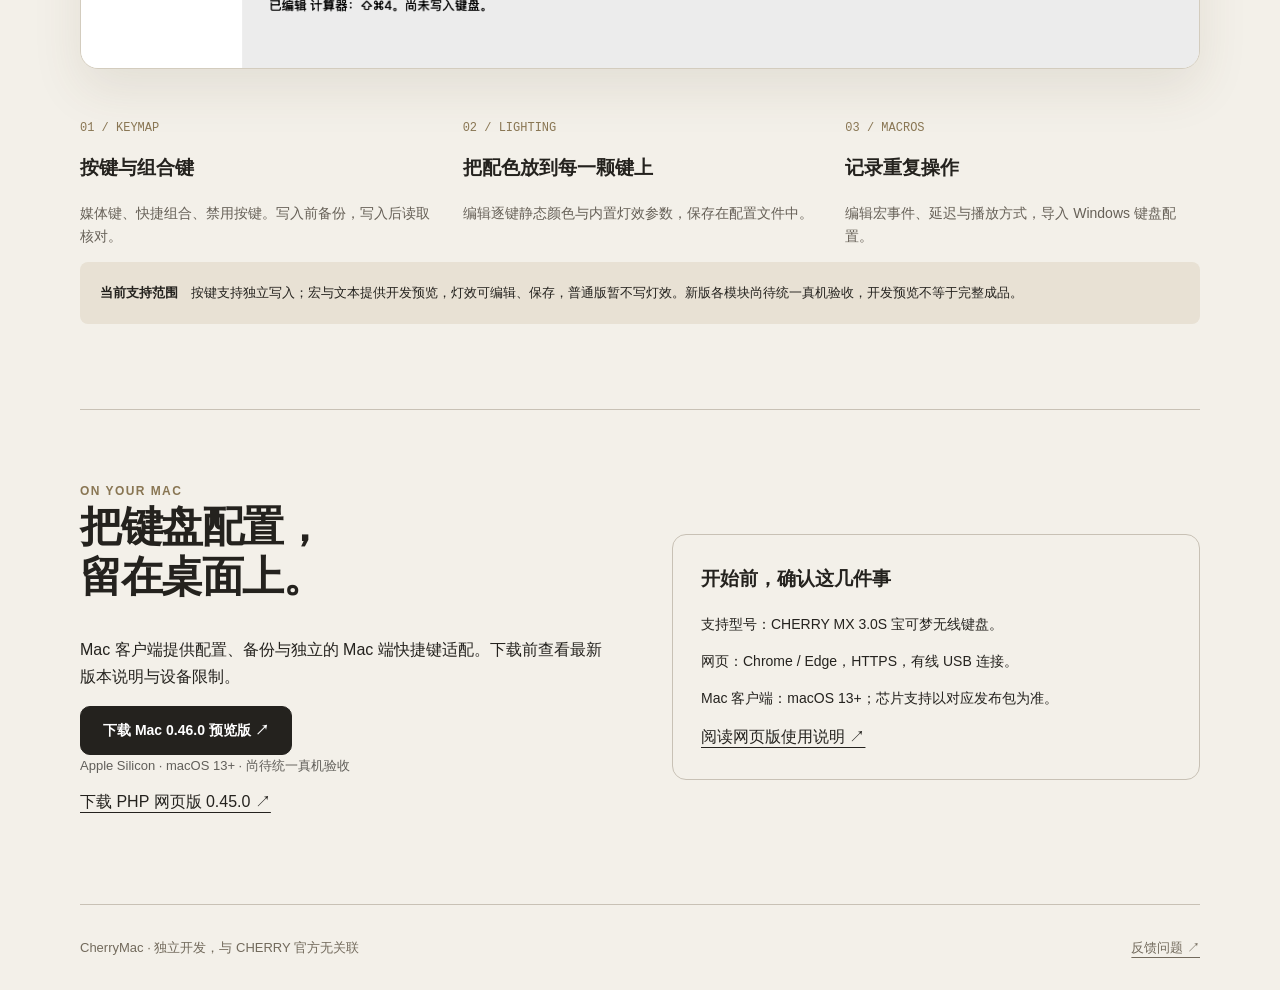
==== commit 5954e187: "Add offline default transaction inspection and original backup export" ====
--- a/Web/homepage/index.html
+++ b/Web/homepage/index.html
@@ -1 +1 @@
-<!doctype html><html lang="zh-CN"><head><meta charset="utf-8"><meta name="viewport" content="width=device-width,initial-scale=1"><title>CherryMac · 为你的键盘，留一点个性</title><meta name="description" content="CHERRY MX 3.0S 宝可梦无线键盘的 Mac 客户端与在线配置工具。"><meta property="og:title" content="CherryMac · 为你的键盘，留一点个性"><meta property="og:description" content="CHERRY MX 3.0S 宝可梦无线键盘的 Mac 客户端与在线配置工具。"><meta property="og:type" content="website"><link rel="canonical" href="https://cherrymac.goforit.si/"><link rel="stylesheet" href="site-assets/style.css"></head><body><a class="skip" href="#main">跳到主要内容</a><div class="wrap"><header><a class="brand" href="/">CHERRY<span>MAC</span></a><nav><a href="#keyboard">键盘配置</a><a href="#download">Mac 客户端</a><a href="https://github.com/5hux1n/CherryMac">GitHub ↗</a></nav></header><main id="main"><section class="hero"><div class="label">FOR CHERRY MX 3.0S POKÉMON WIRELESS</div><h1>你的键盘。<br>你的使用习惯。</h1><div class="split"><div><p class="lead">点一下按键，换一种顺手的方式。<br>快捷键、灯光与宏，从一张键盘图开始。</p><div class="actions"><a class="btn primary" href="app/">打开在线配置 ↗</a><a href="#download">下载 Mac 客户端 ↓</a></div><p class="small muted">在线配置请使用 Chrome 或 Edge。连接实体设备时需 USB 有线模式。</p></div><div class="spec"><div><b>109</b><span>可点选键位</span></div><div><b>USB</b><span>浏览器授权连接</span></div><div><b>JSON</b><span>配置导入与导出</span></div></div></div></section><section id="keyboard" class="hardware"><div class="section-top"><h2>从熟悉的键位，开始。</h2><a href="app/">进入配置工具 ↗</a></div><img class="screen" src="site-assets/keyboard.png" alt="CherryMac 按键配置界面" width="1440" loading="lazy"><div class="grid capabilities"><article><span class="number">01 / KEYMAP</span><h3>按键与组合键</h3><p>媒体键、快捷组合、禁用按键。写入前备份，写入后读取核对。</p></article><article><span class="number">02 / LIGHTING</span><h3>把配色放到每一颗键上</h3><p>编辑逐键静态颜色与内置灯效参数，保存在配置文件中。</p></article><article><span class="number">03 / MACROS</span><h3>记录重复操作</h3><p>编辑宏事件、延迟与播放方式，导入 Windows 键盘配置。</p></article></div><p class="status"><b>当前支持范围</b>　按键支持独立写入；宏与文本提供开发预览，灯效可编辑、保存，普通版暂不写灯效。新版各模块尚待统一真机验收，开发预览不等于完整成品。</p></section><section id="download" class="download"><div class="split"><div><div class="label">ON YOUR MAC</div><h2>把键盘配置，<br>留在桌面上。</h2><p>Mac 客户端提供配置、备份与独立的 Mac 端快捷键适配。下载前查看最新版本说明与设备限制。</p><a class="btn primary" href="https://github.com/5hux1n/CherryMac/releases/tag/v0.45.0">下载 Mac 0.45.0 预览版 ↗</a><p class="small muted">Apple Silicon · macOS 13+ · 尚待统一真机验收</p><p><a href="https://github.com/5hux1n/CherryMac/releases/tag/web-v0.44.0">下载 PHP 网页版 0.44.0 ↗</a></p></div><div class="requirements"><h3>开始前，确认这几件事</h3><p>支持型号：CHERRY MX 3.0S 宝可梦无线键盘。</p><p>网页：Chrome / Edge，HTTPS，有线 USB 连接。</p><p>Mac 客户端：macOS 13+；芯片支持以对应发布包为准。</p><a href="https://github.com/5hux1n/CherryMac/blob/main/Web/README.md">阅读网页版使用说明 ↗</a></div></div></section></main><footer><span>CherryMac · 独立开发，与 CHERRY 官方无关联</span><a href="https://github.com/5hux1n/CherryMac/issues">反馈问题 ↗</a></footer></div></body></html>+<!doctype html><html lang="zh-CN"><head><meta charset="utf-8"><meta name="viewport" content="width=device-width,initial-scale=1"><title>CherryMac · 为你的键盘，留一点个性</title><meta name="description" content="CHERRY MX 3.0S 宝可梦无线键盘的 Mac 客户端与在线配置工具。"><meta property="og:title" content="CherryMac · 为你的键盘，留一点个性"><meta property="og:description" content="CHERRY MX 3.0S 宝可梦无线键盘的 Mac 客户端与在线配置工具。"><meta property="og:type" content="website"><link rel="canonical" href="https://cherrymac.goforit.si/"><link rel="stylesheet" href="site-assets/style.css"></head><body><a class="skip" href="#main">跳到主要内容</a><div class="wrap"><header><a class="brand" href="/">CHERRY<span>MAC</span></a><nav><a href="#keyboard">键盘配置</a><a href="#download">Mac 客户端</a><a href="https://github.com/5hux1n/CherryMac">GitHub ↗</a></nav></header><main id="main"><section class="hero"><div class="label">FOR CHERRY MX 3.0S POKÉMON WIRELESS</div><h1>你的键盘。<br>你的使用习惯。</h1><div class="split"><div><p class="lead">点一下按键，换一种顺手的方式。<br>快捷键、灯光与宏，从一张键盘图开始。</p><div class="actions"><a class="btn primary" href="app/">打开在线配置 ↗</a><a href="#download">下载 Mac 客户端 ↓</a></div><p class="small muted">在线配置请使用 Chrome 或 Edge。连接实体设备时需 USB 有线模式。</p></div><div class="spec"><div><b>109</b><span>可点选键位</span></div><div><b>USB</b><span>浏览器授权连接</span></div><div><b>JSON</b><span>配置导入与导出</span></div></div></div></section><section id="keyboard" class="hardware"><div class="section-top"><h2>从熟悉的键位，开始。</h2><a href="app/">进入配置工具 ↗</a></div><img class="screen" src="site-assets/keyboard.png" alt="CherryMac 按键配置界面" width="1440" loading="lazy"><div class="grid capabilities"><article><span class="number">01 / KEYMAP</span><h3>按键与组合键</h3><p>媒体键、快捷组合、禁用按键。写入前备份，写入后读取核对。</p></article><article><span class="number">02 / LIGHTING</span><h3>把配色放到每一颗键上</h3><p>编辑逐键静态颜色与内置灯效参数，保存在配置文件中。</p></article><article><span class="number">03 / MACROS</span><h3>记录重复操作</h3><p>编辑宏事件、延迟与播放方式，导入 Windows 键盘配置。</p></article></div><p class="status"><b>当前支持范围</b>　按键支持独立写入；宏与文本提供开发预览，灯效可编辑、保存，普通版暂不写灯效。新版各模块尚待统一真机验收，开发预览不等于完整成品。</p></section><section id="download" class="download"><div class="split"><div><div class="label">ON YOUR MAC</div><h2>把键盘配置，<br>留在桌面上。</h2><p>Mac 客户端提供配置、备份与独立的 Mac 端快捷键适配。下载前查看最新版本说明与设备限制。</p><a class="btn primary" href="https://github.com/5hux1n/CherryMac/releases/tag/v0.46.0">下载 Mac 0.46.0 预览版 ↗</a><p class="small muted">Apple Silicon · macOS 13+ · 尚待统一真机验收</p><p><a href="https://github.com/5hux1n/CherryMac/releases/tag/web-v0.45.0">下载 PHP 网页版 0.45.0 ↗</a></p></div><div class="requirements"><h3>开始前，确认这几件事</h3><p>支持型号：CHERRY MX 3.0S 宝可梦无线键盘。</p><p>网页：Chrome / Edge，HTTPS，有线 USB 连接。</p><p>Mac 客户端：macOS 13+；芯片支持以对应发布包为准。</p><a href="https://github.com/5hux1n/CherryMac/blob/main/Web/README.md">阅读网页版使用说明 ↗</a></div></div></section></main><footer><span>CherryMac · 独立开发，与 CHERRY 官方无关联</span><a href="https://github.com/5hux1n/CherryMac/issues">反馈问题 ↗</a></footer></div></body></html>
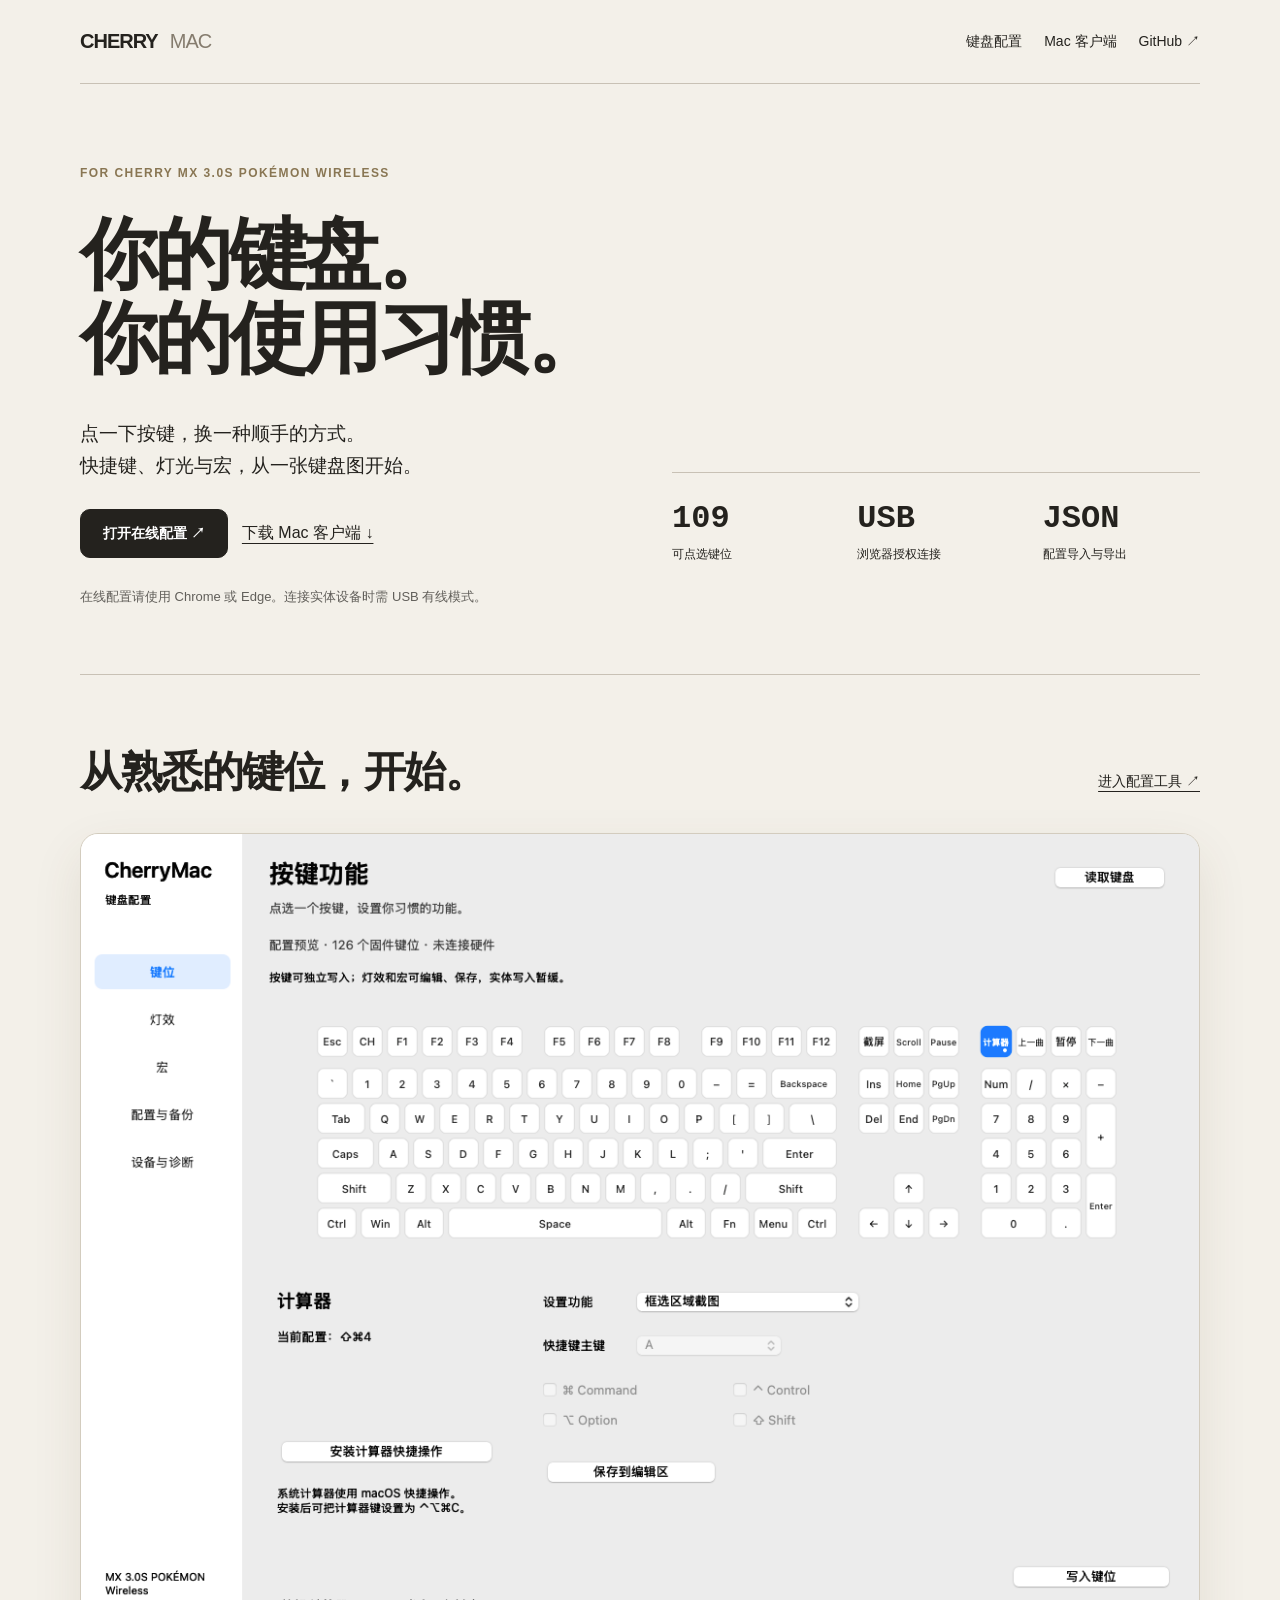
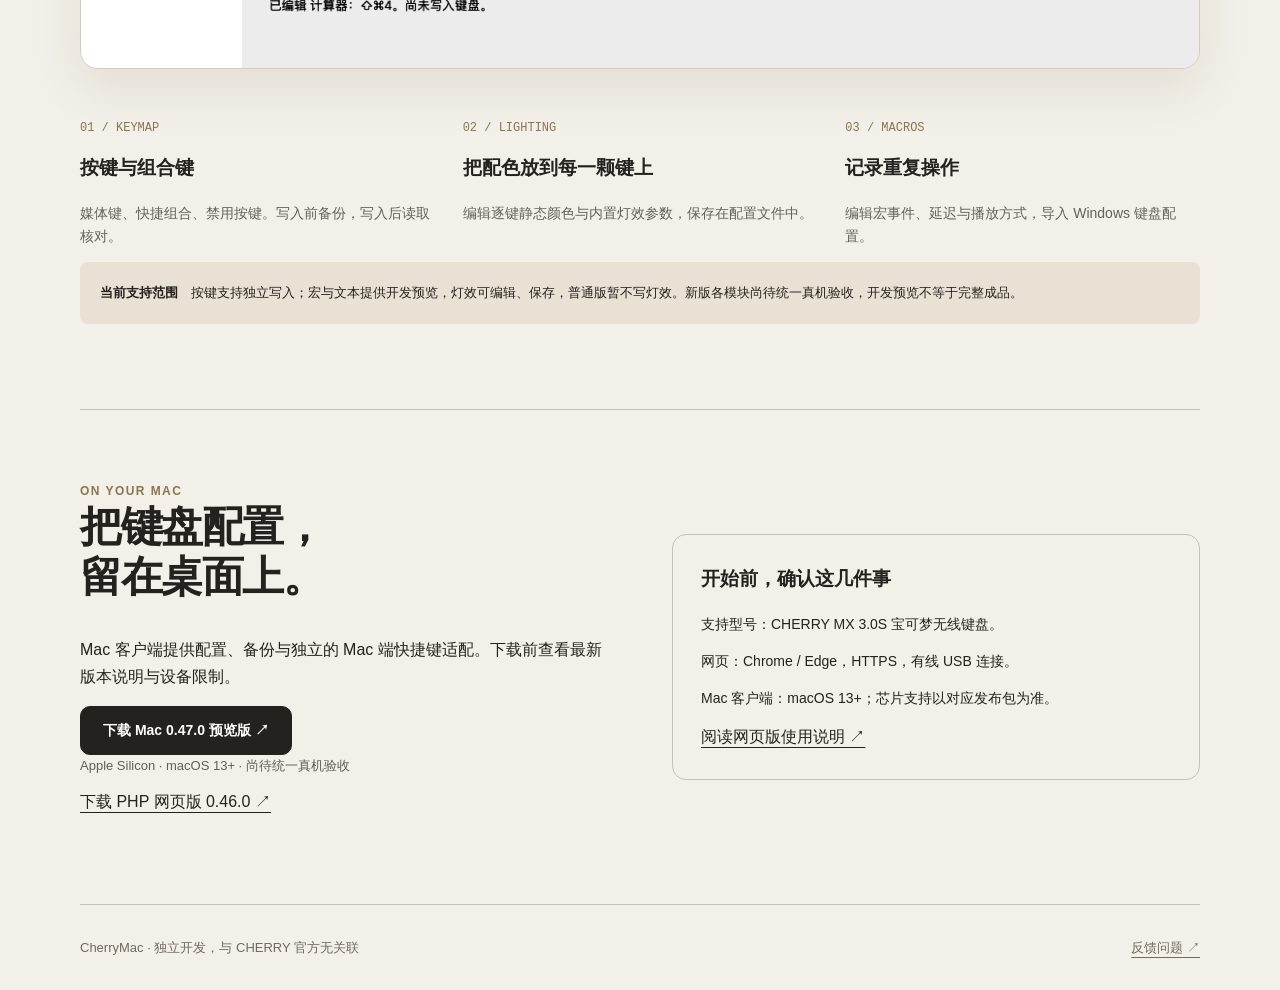
==== commit 3aeeae8a: "Align lighting editor options with official model47 mode rules" ====
--- a/Web/homepage/index.html
+++ b/Web/homepage/index.html
@@ -1 +1 @@
-<!doctype html><html lang="zh-CN"><head><meta charset="utf-8"><meta name="viewport" content="width=device-width,initial-scale=1"><title>CherryMac · 为你的键盘，留一点个性</title><meta name="description" content="CHERRY MX 3.0S 宝可梦无线键盘的 Mac 客户端与在线配置工具。"><meta property="og:title" content="CherryMac · 为你的键盘，留一点个性"><meta property="og:description" content="CHERRY MX 3.0S 宝可梦无线键盘的 Mac 客户端与在线配置工具。"><meta property="og:type" content="website"><link rel="canonical" href="https://cherrymac.goforit.si/"><link rel="stylesheet" href="site-assets/style.css"></head><body><a class="skip" href="#main">跳到主要内容</a><div class="wrap"><header><a class="brand" href="/">CHERRY<span>MAC</span></a><nav><a href="#keyboard">键盘配置</a><a href="#download">Mac 客户端</a><a href="https://github.com/5hux1n/CherryMac">GitHub ↗</a></nav></header><main id="main"><section class="hero"><div class="label">FOR CHERRY MX 3.0S POKÉMON WIRELESS</div><h1>你的键盘。<br>你的使用习惯。</h1><div class="split"><div><p class="lead">点一下按键，换一种顺手的方式。<br>快捷键、灯光与宏，从一张键盘图开始。</p><div class="actions"><a class="btn primary" href="app/">打开在线配置 ↗</a><a href="#download">下载 Mac 客户端 ↓</a></div><p class="small muted">在线配置请使用 Chrome 或 Edge。连接实体设备时需 USB 有线模式。</p></div><div class="spec"><div><b>109</b><span>可点选键位</span></div><div><b>USB</b><span>浏览器授权连接</span></div><div><b>JSON</b><span>配置导入与导出</span></div></div></div></section><section id="keyboard" class="hardware"><div class="section-top"><h2>从熟悉的键位，开始。</h2><a href="app/">进入配置工具 ↗</a></div><img class="screen" src="site-assets/keyboard.png" alt="CherryMac 按键配置界面" width="1440" loading="lazy"><div class="grid capabilities"><article><span class="number">01 / KEYMAP</span><h3>按键与组合键</h3><p>媒体键、快捷组合、禁用按键。写入前备份，写入后读取核对。</p></article><article><span class="number">02 / LIGHTING</span><h3>把配色放到每一颗键上</h3><p>编辑逐键静态颜色与内置灯效参数，保存在配置文件中。</p></article><article><span class="number">03 / MACROS</span><h3>记录重复操作</h3><p>编辑宏事件、延迟与播放方式，导入 Windows 键盘配置。</p></article></div><p class="status"><b>当前支持范围</b>　按键支持独立写入；宏与文本提供开发预览，灯效可编辑、保存，普通版暂不写灯效。新版各模块尚待统一真机验收，开发预览不等于完整成品。</p></section><section id="download" class="download"><div class="split"><div><div class="label">ON YOUR MAC</div><h2>把键盘配置，<br>留在桌面上。</h2><p>Mac 客户端提供配置、备份与独立的 Mac 端快捷键适配。下载前查看最新版本说明与设备限制。</p><a class="btn primary" href="https://github.com/5hux1n/CherryMac/releases/tag/v0.46.0">下载 Mac 0.46.0 预览版 ↗</a><p class="small muted">Apple Silicon · macOS 13+ · 尚待统一真机验收</p><p><a href="https://github.com/5hux1n/CherryMac/releases/tag/web-v0.45.0">下载 PHP 网页版 0.45.0 ↗</a></p></div><div class="requirements"><h3>开始前，确认这几件事</h3><p>支持型号：CHERRY MX 3.0S 宝可梦无线键盘。</p><p>网页：Chrome / Edge，HTTPS，有线 USB 连接。</p><p>Mac 客户端：macOS 13+；芯片支持以对应发布包为准。</p><a href="https://github.com/5hux1n/CherryMac/blob/main/Web/README.md">阅读网页版使用说明 ↗</a></div></div></section></main><footer><span>CherryMac · 独立开发，与 CHERRY 官方无关联</span><a href="https://github.com/5hux1n/CherryMac/issues">反馈问题 ↗</a></footer></div></body></html>+<!doctype html><html lang="zh-CN"><head><meta charset="utf-8"><meta name="viewport" content="width=device-width,initial-scale=1"><title>CherryMac · 为你的键盘，留一点个性</title><meta name="description" content="CHERRY MX 3.0S 宝可梦无线键盘的 Mac 客户端与在线配置工具。"><meta property="og:title" content="CherryMac · 为你的键盘，留一点个性"><meta property="og:description" content="CHERRY MX 3.0S 宝可梦无线键盘的 Mac 客户端与在线配置工具。"><meta property="og:type" content="website"><link rel="canonical" href="https://cherrymac.goforit.si/"><link rel="stylesheet" href="site-assets/style.css"></head><body><a class="skip" href="#main">跳到主要内容</a><div class="wrap"><header><a class="brand" href="/">CHERRY<span>MAC</span></a><nav><a href="#keyboard">键盘配置</a><a href="#download">Mac 客户端</a><a href="https://github.com/5hux1n/CherryMac">GitHub ↗</a></nav></header><main id="main"><section class="hero"><div class="label">FOR CHERRY MX 3.0S POKÉMON WIRELESS</div><h1>你的键盘。<br>你的使用习惯。</h1><div class="split"><div><p class="lead">点一下按键，换一种顺手的方式。<br>快捷键、灯光与宏，从一张键盘图开始。</p><div class="actions"><a class="btn primary" href="app/">打开在线配置 ↗</a><a href="#download">下载 Mac 客户端 ↓</a></div><p class="small muted">在线配置请使用 Chrome 或 Edge。连接实体设备时需 USB 有线模式。</p></div><div class="spec"><div><b>109</b><span>可点选键位</span></div><div><b>USB</b><span>浏览器授权连接</span></div><div><b>JSON</b><span>配置导入与导出</span></div></div></div></section><section id="keyboard" class="hardware"><div class="section-top"><h2>从熟悉的键位，开始。</h2><a href="app/">进入配置工具 ↗</a></div><img class="screen" src="site-assets/keyboard.png" alt="CherryMac 按键配置界面" width="1440" loading="lazy"><div class="grid capabilities"><article><span class="number">01 / KEYMAP</span><h3>按键与组合键</h3><p>媒体键、快捷组合、禁用按键。写入前备份，写入后读取核对。</p></article><article><span class="number">02 / LIGHTING</span><h3>把配色放到每一颗键上</h3><p>编辑逐键静态颜色与内置灯效参数，保存在配置文件中。</p></article><article><span class="number">03 / MACROS</span><h3>记录重复操作</h3><p>编辑宏事件、延迟与播放方式，导入 Windows 键盘配置。</p></article></div><p class="status"><b>当前支持范围</b>　按键支持独立写入；宏与文本提供开发预览，灯效可编辑、保存，普通版暂不写灯效。新版各模块尚待统一真机验收，开发预览不等于完整成品。</p></section><section id="download" class="download"><div class="split"><div><div class="label">ON YOUR MAC</div><h2>把键盘配置，<br>留在桌面上。</h2><p>Mac 客户端提供配置、备份与独立的 Mac 端快捷键适配。下载前查看最新版本说明与设备限制。</p><a class="btn primary" href="https://github.com/5hux1n/CherryMac/releases/tag/v0.47.0">下载 Mac 0.47.0 预览版 ↗</a><p class="small muted">Apple Silicon · macOS 13+ · 尚待统一真机验收</p><p><a href="https://github.com/5hux1n/CherryMac/releases/tag/web-v0.46.0">下载 PHP 网页版 0.46.0 ↗</a></p></div><div class="requirements"><h3>开始前，确认这几件事</h3><p>支持型号：CHERRY MX 3.0S 宝可梦无线键盘。</p><p>网页：Chrome / Edge，HTTPS，有线 USB 连接。</p><p>Mac 客户端：macOS 13+；芯片支持以对应发布包为准。</p><a href="https://github.com/5hux1n/CherryMac/blob/main/Web/README.md">阅读网页版使用说明 ↗</a></div></div></section></main><footer><span>CherryMac · 独立开发，与 CHERRY 官方无关联</span><a href="https://github.com/5hux1n/CherryMac/issues">反馈问题 ↗</a></footer></div></body></html>
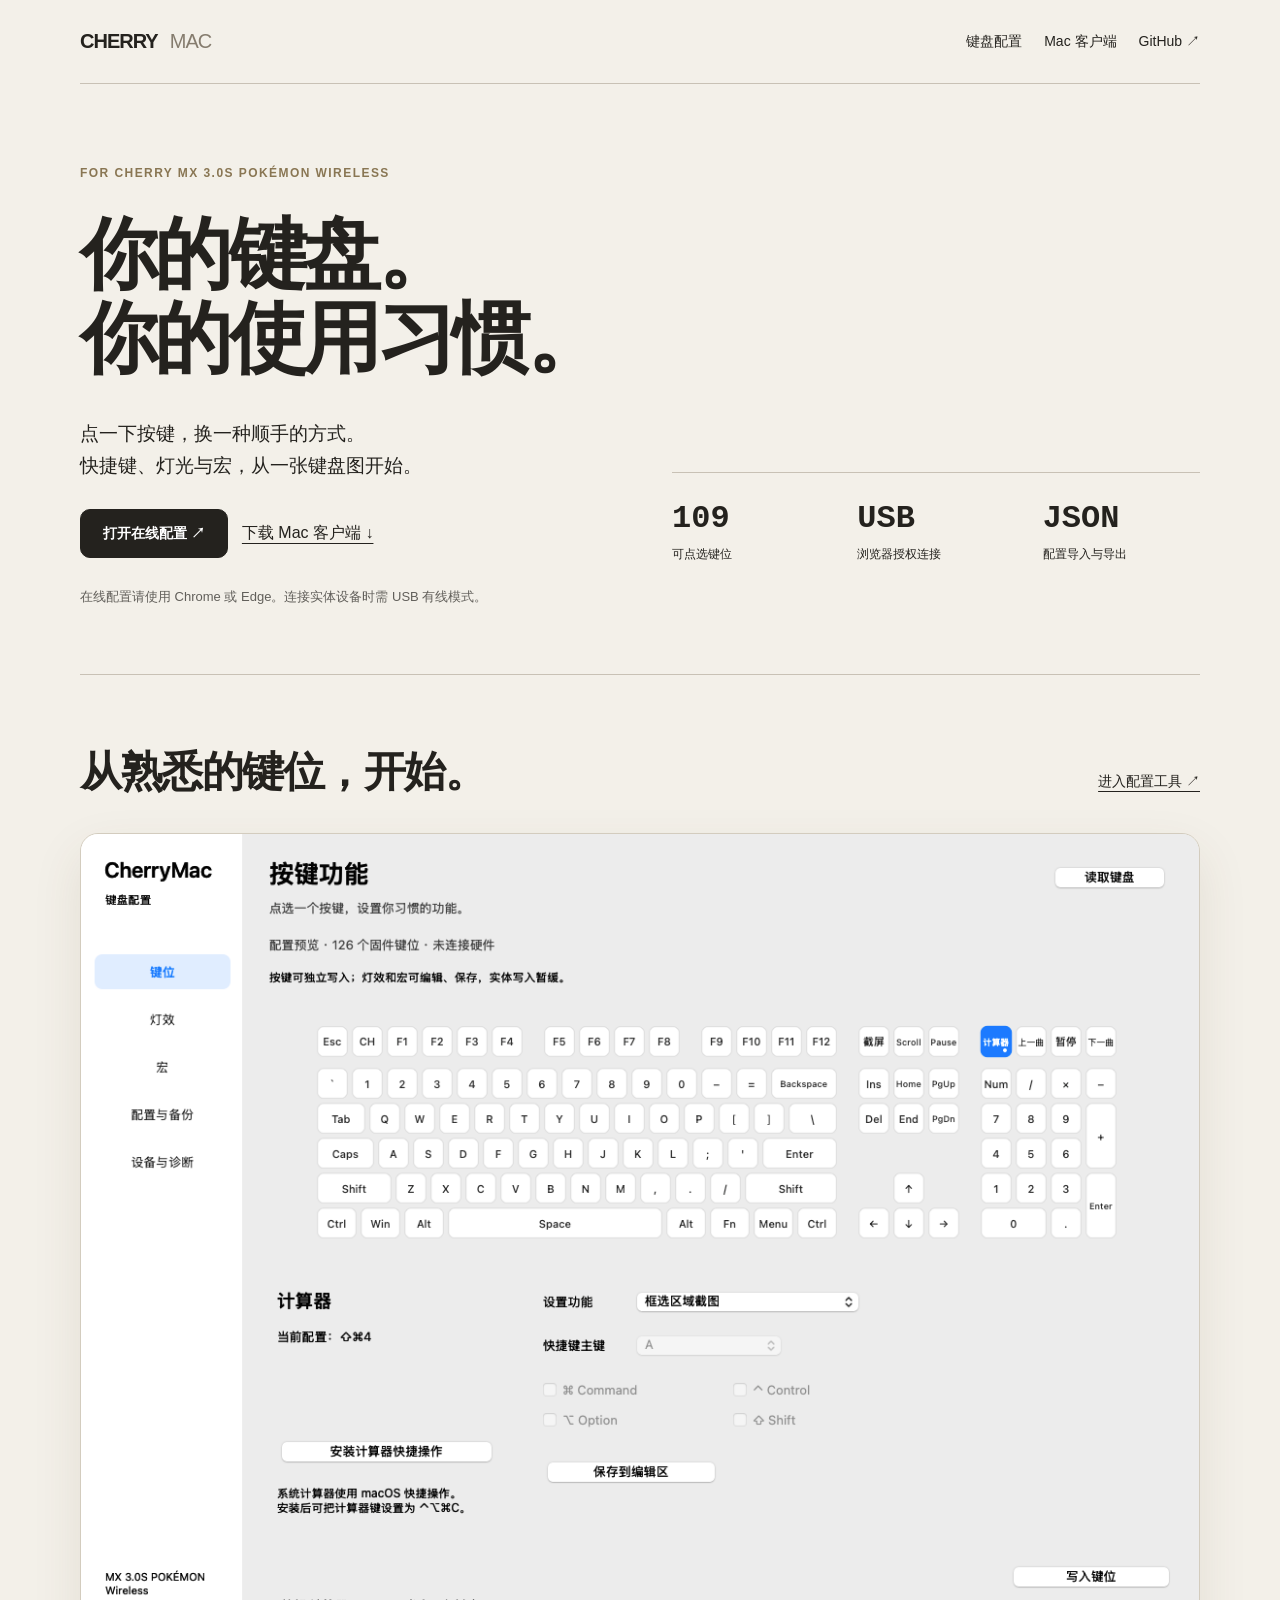
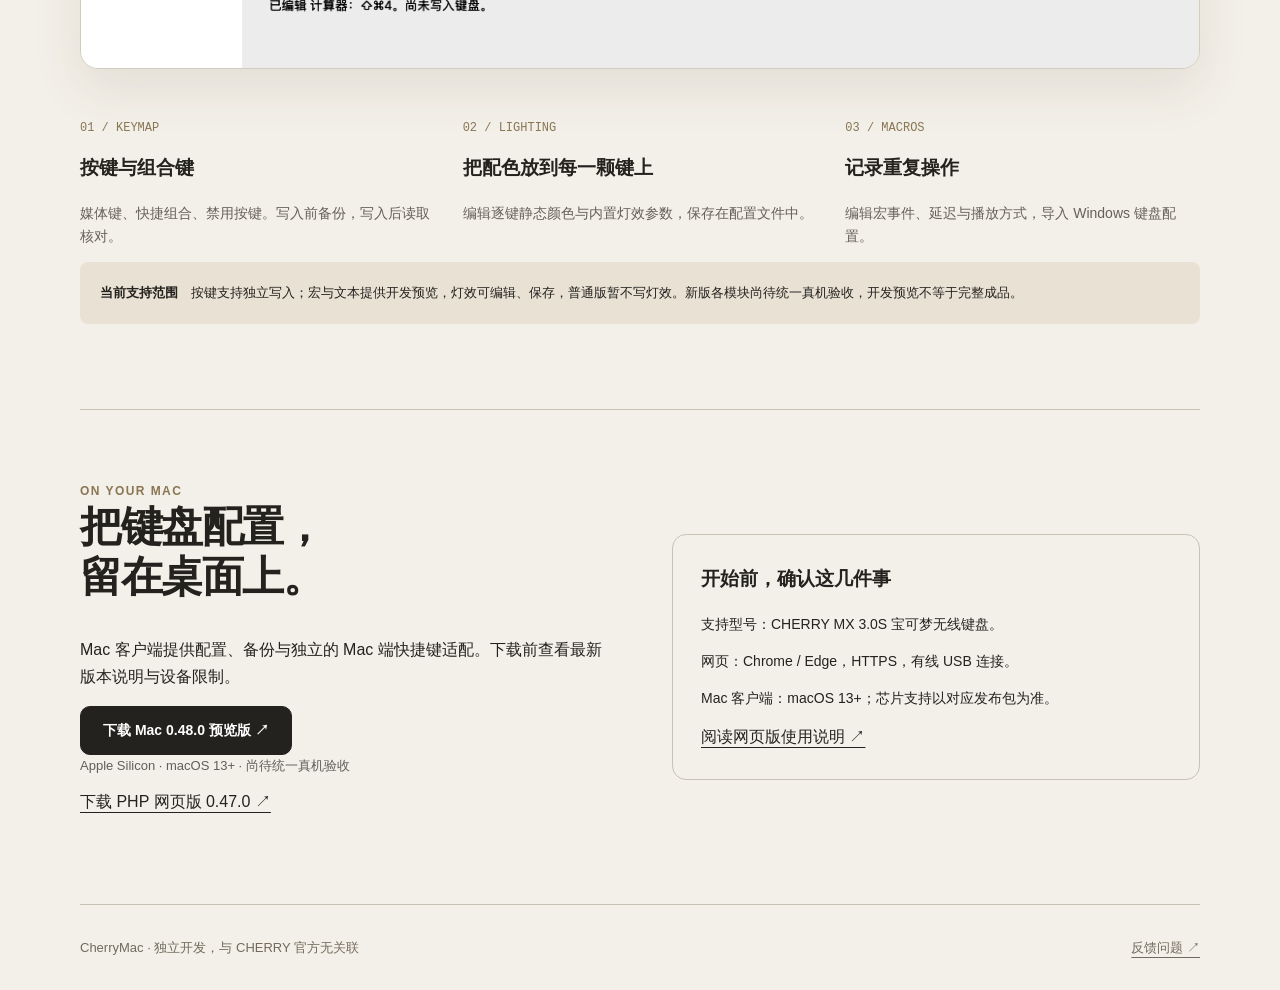
==== commit 12da6f1c: "Recheck default transaction mapping and validate state before macro stop" ====
--- a/Web/homepage/index.html
+++ b/Web/homepage/index.html
@@ -1 +1 @@
-<!doctype html><html lang="zh-CN"><head><meta charset="utf-8"><meta name="viewport" content="width=device-width,initial-scale=1"><title>CherryMac · 为你的键盘，留一点个性</title><meta name="description" content="CHERRY MX 3.0S 宝可梦无线键盘的 Mac 客户端与在线配置工具。"><meta property="og:title" content="CherryMac · 为你的键盘，留一点个性"><meta property="og:description" content="CHERRY MX 3.0S 宝可梦无线键盘的 Mac 客户端与在线配置工具。"><meta property="og:type" content="website"><link rel="canonical" href="https://cherrymac.goforit.si/"><link rel="stylesheet" href="site-assets/style.css"></head><body><a class="skip" href="#main">跳到主要内容</a><div class="wrap"><header><a class="brand" href="/">CHERRY<span>MAC</span></a><nav><a href="#keyboard">键盘配置</a><a href="#download">Mac 客户端</a><a href="https://github.com/5hux1n/CherryMac">GitHub ↗</a></nav></header><main id="main"><section class="hero"><div class="label">FOR CHERRY MX 3.0S POKÉMON WIRELESS</div><h1>你的键盘。<br>你的使用习惯。</h1><div class="split"><div><p class="lead">点一下按键，换一种顺手的方式。<br>快捷键、灯光与宏，从一张键盘图开始。</p><div class="actions"><a class="btn primary" href="app/">打开在线配置 ↗</a><a href="#download">下载 Mac 客户端 ↓</a></div><p class="small muted">在线配置请使用 Chrome 或 Edge。连接实体设备时需 USB 有线模式。</p></div><div class="spec"><div><b>109</b><span>可点选键位</span></div><div><b>USB</b><span>浏览器授权连接</span></div><div><b>JSON</b><span>配置导入与导出</span></div></div></div></section><section id="keyboard" class="hardware"><div class="section-top"><h2>从熟悉的键位，开始。</h2><a href="app/">进入配置工具 ↗</a></div><img class="screen" src="site-assets/keyboard.png" alt="CherryMac 按键配置界面" width="1440" loading="lazy"><div class="grid capabilities"><article><span class="number">01 / KEYMAP</span><h3>按键与组合键</h3><p>媒体键、快捷组合、禁用按键。写入前备份，写入后读取核对。</p></article><article><span class="number">02 / LIGHTING</span><h3>把配色放到每一颗键上</h3><p>编辑逐键静态颜色与内置灯效参数，保存在配置文件中。</p></article><article><span class="number">03 / MACROS</span><h3>记录重复操作</h3><p>编辑宏事件、延迟与播放方式，导入 Windows 键盘配置。</p></article></div><p class="status"><b>当前支持范围</b>　按键支持独立写入；宏与文本提供开发预览，灯效可编辑、保存，普通版暂不写灯效。新版各模块尚待统一真机验收，开发预览不等于完整成品。</p></section><section id="download" class="download"><div class="split"><div><div class="label">ON YOUR MAC</div><h2>把键盘配置，<br>留在桌面上。</h2><p>Mac 客户端提供配置、备份与独立的 Mac 端快捷键适配。下载前查看最新版本说明与设备限制。</p><a class="btn primary" href="https://github.com/5hux1n/CherryMac/releases/tag/v0.47.0">下载 Mac 0.47.0 预览版 ↗</a><p class="small muted">Apple Silicon · macOS 13+ · 尚待统一真机验收</p><p><a href="https://github.com/5hux1n/CherryMac/releases/tag/web-v0.46.0">下载 PHP 网页版 0.46.0 ↗</a></p></div><div class="requirements"><h3>开始前，确认这几件事</h3><p>支持型号：CHERRY MX 3.0S 宝可梦无线键盘。</p><p>网页：Chrome / Edge，HTTPS，有线 USB 连接。</p><p>Mac 客户端：macOS 13+；芯片支持以对应发布包为准。</p><a href="https://github.com/5hux1n/CherryMac/blob/main/Web/README.md">阅读网页版使用说明 ↗</a></div></div></section></main><footer><span>CherryMac · 独立开发，与 CHERRY 官方无关联</span><a href="https://github.com/5hux1n/CherryMac/issues">反馈问题 ↗</a></footer></div></body></html>+<!doctype html><html lang="zh-CN"><head><meta charset="utf-8"><meta name="viewport" content="width=device-width,initial-scale=1"><title>CherryMac · 为你的键盘，留一点个性</title><meta name="description" content="CHERRY MX 3.0S 宝可梦无线键盘的 Mac 客户端与在线配置工具。"><meta property="og:title" content="CherryMac · 为你的键盘，留一点个性"><meta property="og:description" content="CHERRY MX 3.0S 宝可梦无线键盘的 Mac 客户端与在线配置工具。"><meta property="og:type" content="website"><link rel="canonical" href="https://cherrymac.goforit.si/"><link rel="stylesheet" href="site-assets/style.css"></head><body><a class="skip" href="#main">跳到主要内容</a><div class="wrap"><header><a class="brand" href="/">CHERRY<span>MAC</span></a><nav><a href="#keyboard">键盘配置</a><a href="#download">Mac 客户端</a><a href="https://github.com/5hux1n/CherryMac">GitHub ↗</a></nav></header><main id="main"><section class="hero"><div class="label">FOR CHERRY MX 3.0S POKÉMON WIRELESS</div><h1>你的键盘。<br>你的使用习惯。</h1><div class="split"><div><p class="lead">点一下按键，换一种顺手的方式。<br>快捷键、灯光与宏，从一张键盘图开始。</p><div class="actions"><a class="btn primary" href="app/">打开在线配置 ↗</a><a href="#download">下载 Mac 客户端 ↓</a></div><p class="small muted">在线配置请使用 Chrome 或 Edge。连接实体设备时需 USB 有线模式。</p></div><div class="spec"><div><b>109</b><span>可点选键位</span></div><div><b>USB</b><span>浏览器授权连接</span></div><div><b>JSON</b><span>配置导入与导出</span></div></div></div></section><section id="keyboard" class="hardware"><div class="section-top"><h2>从熟悉的键位，开始。</h2><a href="app/">进入配置工具 ↗</a></div><img class="screen" src="site-assets/keyboard.png" alt="CherryMac 按键配置界面" width="1440" loading="lazy"><div class="grid capabilities"><article><span class="number">01 / KEYMAP</span><h3>按键与组合键</h3><p>媒体键、快捷组合、禁用按键。写入前备份，写入后读取核对。</p></article><article><span class="number">02 / LIGHTING</span><h3>把配色放到每一颗键上</h3><p>编辑逐键静态颜色与内置灯效参数，保存在配置文件中。</p></article><article><span class="number">03 / MACROS</span><h3>记录重复操作</h3><p>编辑宏事件、延迟与播放方式，导入 Windows 键盘配置。</p></article></div><p class="status"><b>当前支持范围</b>　按键支持独立写入；宏与文本提供开发预览，灯效可编辑、保存，普通版暂不写灯效。新版各模块尚待统一真机验收，开发预览不等于完整成品。</p></section><section id="download" class="download"><div class="split"><div><div class="label">ON YOUR MAC</div><h2>把键盘配置，<br>留在桌面上。</h2><p>Mac 客户端提供配置、备份与独立的 Mac 端快捷键适配。下载前查看最新版本说明与设备限制。</p><a class="btn primary" href="https://github.com/5hux1n/CherryMac/releases/tag/v0.48.0">下载 Mac 0.48.0 预览版 ↗</a><p class="small muted">Apple Silicon · macOS 13+ · 尚待统一真机验收</p><p><a href="https://github.com/5hux1n/CherryMac/releases/tag/web-v0.47.0">下载 PHP 网页版 0.47.0 ↗</a></p></div><div class="requirements"><h3>开始前，确认这几件事</h3><p>支持型号：CHERRY MX 3.0S 宝可梦无线键盘。</p><p>网页：Chrome / Edge，HTTPS，有线 USB 连接。</p><p>Mac 客户端：macOS 13+；芯片支持以对应发布包为准。</p><a href="https://github.com/5hux1n/CherryMac/blob/main/Web/README.md">阅读网页版使用说明 ↗</a></div></div></section></main><footer><span>CherryMac · 独立开发，与 CHERRY 官方无关联</span><a href="https://github.com/5hux1n/CherryMac/issues">反馈问题 ↗</a></footer></div></body></html>
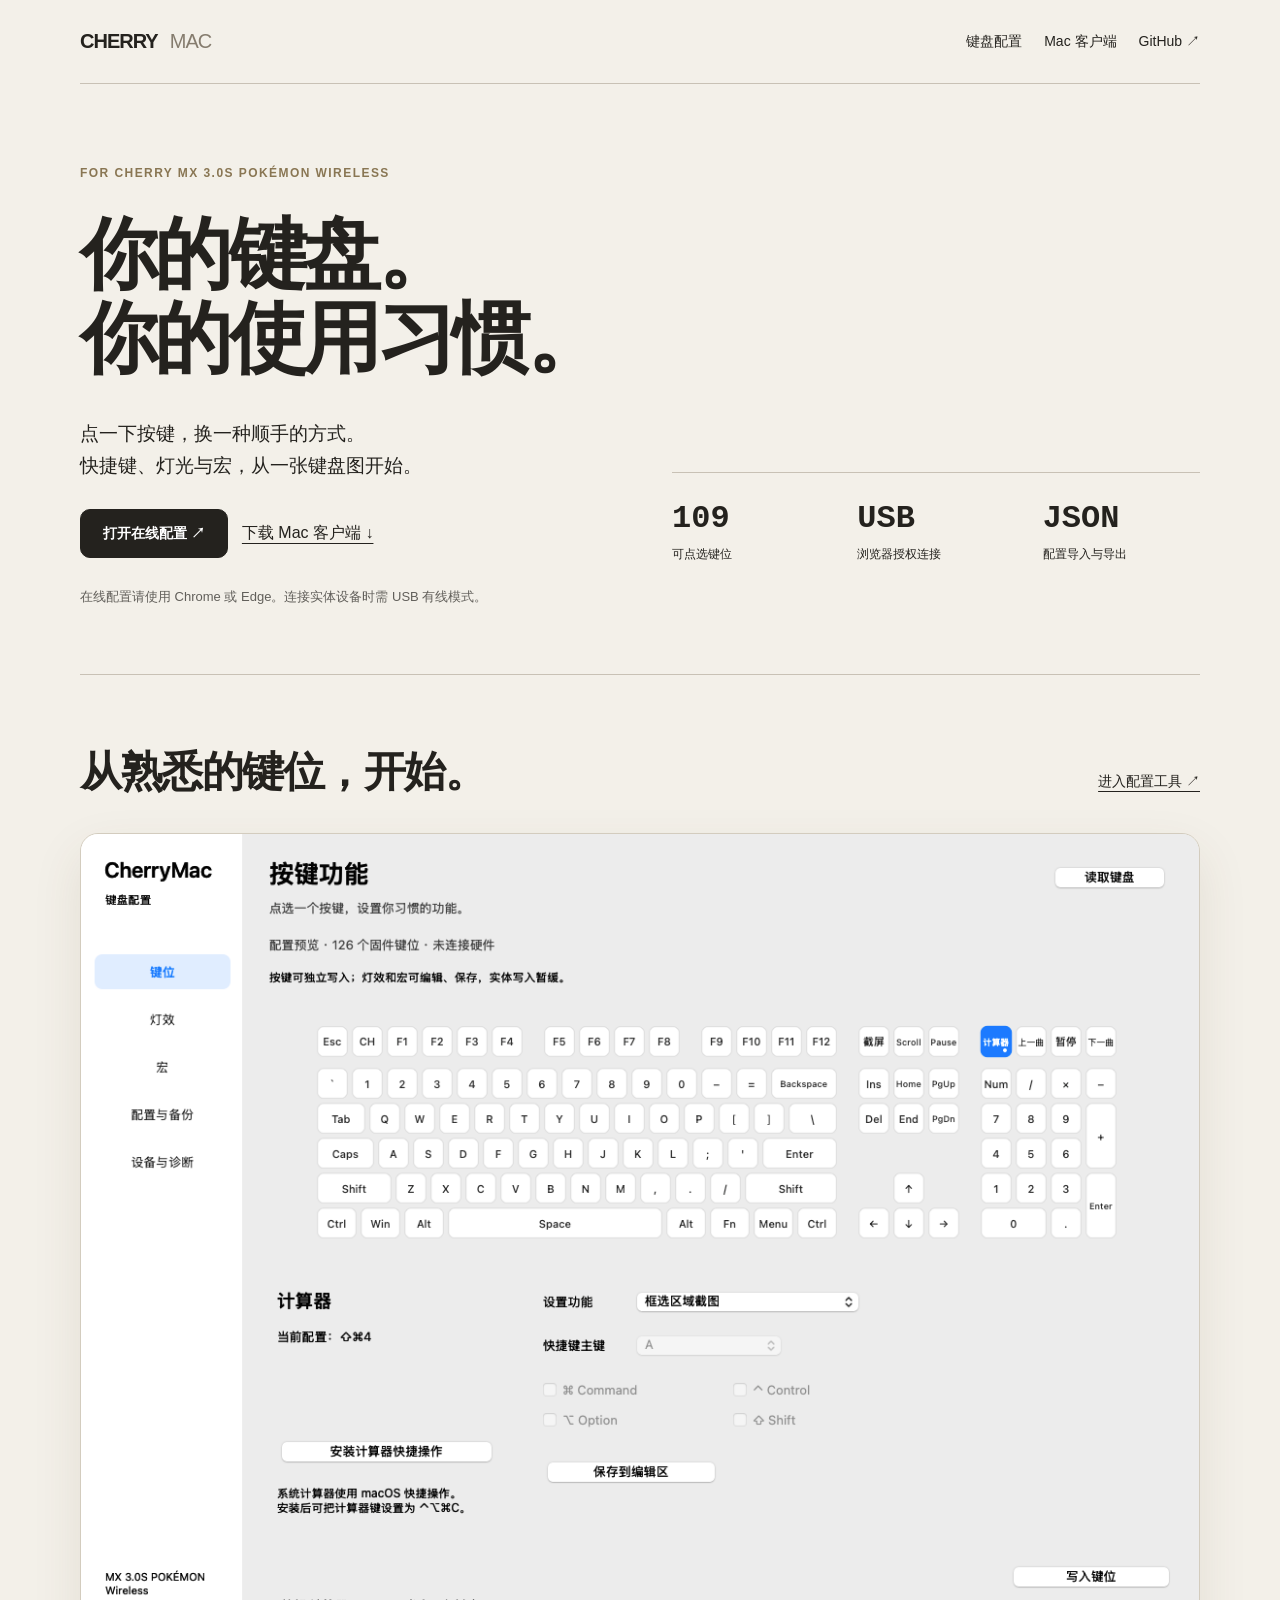
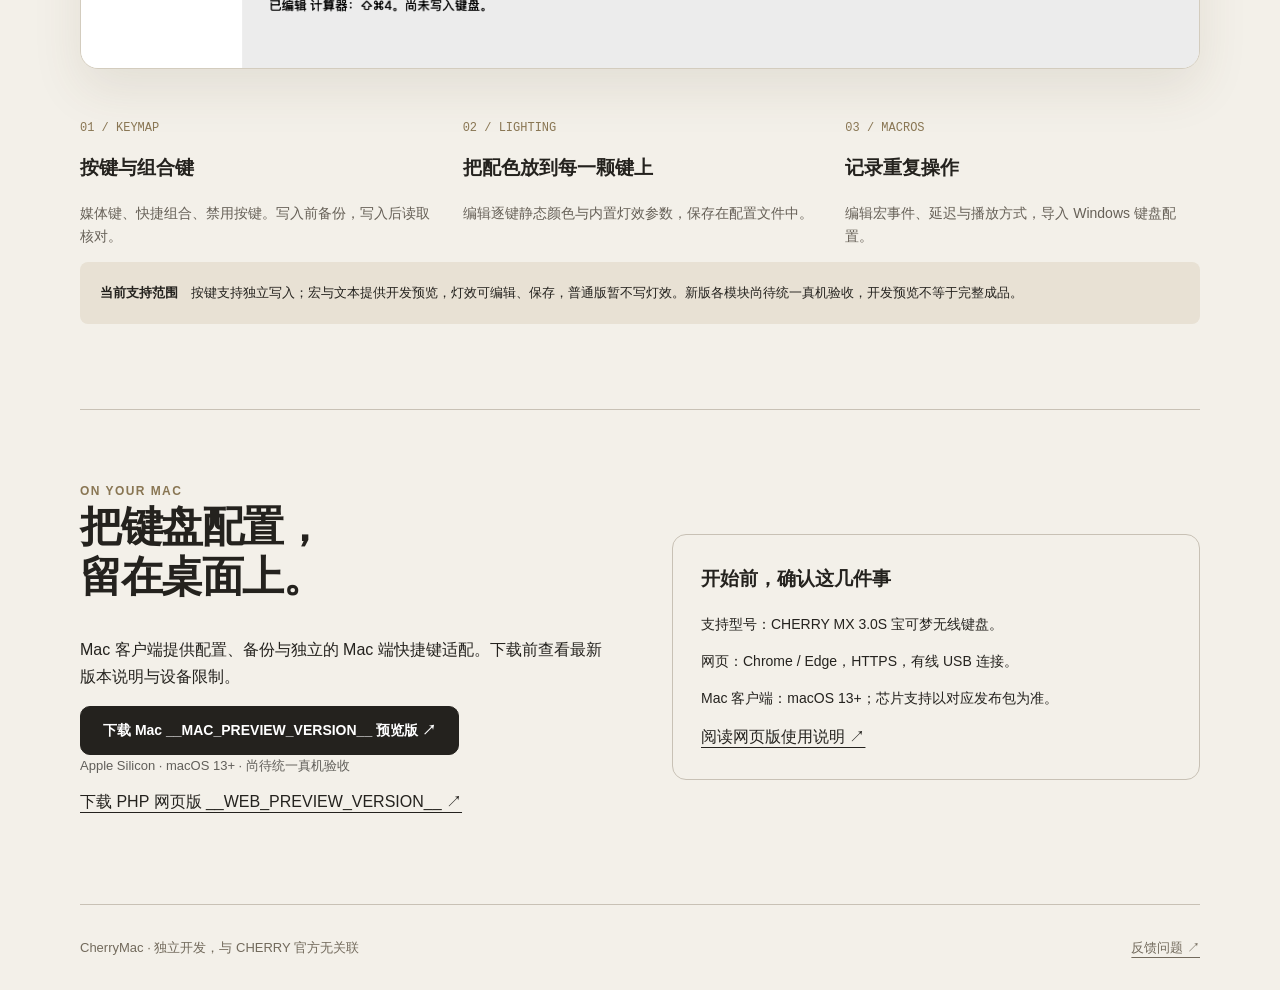
==== commit c543054c: "Render homepage download versions and preserve unchanged runtime provenance" ====
--- a/Web/homepage/index.html
+++ b/Web/homepage/index.html
@@ -1 +1 @@
-<!doctype html><html lang="zh-CN"><head><meta charset="utf-8"><meta name="viewport" content="width=device-width,initial-scale=1"><title>CherryMac · 为你的键盘，留一点个性</title><meta name="description" content="CHERRY MX 3.0S 宝可梦无线键盘的 Mac 客户端与在线配置工具。"><meta property="og:title" content="CherryMac · 为你的键盘，留一点个性"><meta property="og:description" content="CHERRY MX 3.0S 宝可梦无线键盘的 Mac 客户端与在线配置工具。"><meta property="og:type" content="website"><link rel="canonical" href="https://cherrymac.goforit.si/"><link rel="stylesheet" href="site-assets/style.css"></head><body><a class="skip" href="#main">跳到主要内容</a><div class="wrap"><header><a class="brand" href="/">CHERRY<span>MAC</span></a><nav><a href="#keyboard">键盘配置</a><a href="#download">Mac 客户端</a><a href="https://github.com/5hux1n/CherryMac">GitHub ↗</a></nav></header><main id="main"><section class="hero"><div class="label">FOR CHERRY MX 3.0S POKÉMON WIRELESS</div><h1>你的键盘。<br>你的使用习惯。</h1><div class="split"><div><p class="lead">点一下按键，换一种顺手的方式。<br>快捷键、灯光与宏，从一张键盘图开始。</p><div class="actions"><a class="btn primary" href="app/">打开在线配置 ↗</a><a href="#download">下载 Mac 客户端 ↓</a></div><p class="small muted">在线配置请使用 Chrome 或 Edge。连接实体设备时需 USB 有线模式。</p></div><div class="spec"><div><b>109</b><span>可点选键位</span></div><div><b>USB</b><span>浏览器授权连接</span></div><div><b>JSON</b><span>配置导入与导出</span></div></div></div></section><section id="keyboard" class="hardware"><div class="section-top"><h2>从熟悉的键位，开始。</h2><a href="app/">进入配置工具 ↗</a></div><img class="screen" src="site-assets/keyboard.png" alt="CherryMac 按键配置界面" width="1440" loading="lazy"><div class="grid capabilities"><article><span class="number">01 / KEYMAP</span><h3>按键与组合键</h3><p>媒体键、快捷组合、禁用按键。写入前备份，写入后读取核对。</p></article><article><span class="number">02 / LIGHTING</span><h3>把配色放到每一颗键上</h3><p>编辑逐键静态颜色与内置灯效参数，保存在配置文件中。</p></article><article><span class="number">03 / MACROS</span><h3>记录重复操作</h3><p>编辑宏事件、延迟与播放方式，导入 Windows 键盘配置。</p></article></div><p class="status"><b>当前支持范围</b>　按键支持独立写入；宏与文本提供开发预览，灯效可编辑、保存，普通版暂不写灯效。新版各模块尚待统一真机验收，开发预览不等于完整成品。</p></section><section id="download" class="download"><div class="split"><div><div class="label">ON YOUR MAC</div><h2>把键盘配置，<br>留在桌面上。</h2><p>Mac 客户端提供配置、备份与独立的 Mac 端快捷键适配。下载前查看最新版本说明与设备限制。</p><a class="btn primary" href="https://github.com/5hux1n/CherryMac/releases/tag/v0.48.0">下载 Mac 0.48.0 预览版 ↗</a><p class="small muted">Apple Silicon · macOS 13+ · 尚待统一真机验收</p><p><a href="https://github.com/5hux1n/CherryMac/releases/tag/web-v0.47.0">下载 PHP 网页版 0.47.0 ↗</a></p></div><div class="requirements"><h3>开始前，确认这几件事</h3><p>支持型号：CHERRY MX 3.0S 宝可梦无线键盘。</p><p>网页：Chrome / Edge，HTTPS，有线 USB 连接。</p><p>Mac 客户端：macOS 13+；芯片支持以对应发布包为准。</p><a href="https://github.com/5hux1n/CherryMac/blob/main/Web/README.md">阅读网页版使用说明 ↗</a></div></div></section></main><footer><span>CherryMac · 独立开发，与 CHERRY 官方无关联</span><a href="https://github.com/5hux1n/CherryMac/issues">反馈问题 ↗</a></footer></div></body></html>+<!doctype html><html lang="zh-CN"><head><meta charset="utf-8"><meta name="viewport" content="width=device-width,initial-scale=1"><title>CherryMac · 为你的键盘，留一点个性</title><meta name="description" content="CHERRY MX 3.0S 宝可梦无线键盘的 Mac 客户端与在线配置工具。"><meta property="og:title" content="CherryMac · 为你的键盘，留一点个性"><meta property="og:description" content="CHERRY MX 3.0S 宝可梦无线键盘的 Mac 客户端与在线配置工具。"><meta property="og:type" content="website"><link rel="canonical" href="https://cherrymac.goforit.si/"><link rel="stylesheet" href="site-assets/style.css"></head><body><a class="skip" href="#main">跳到主要内容</a><div class="wrap"><header><a class="brand" href="/">CHERRY<span>MAC</span></a><nav><a href="#keyboard">键盘配置</a><a href="#download">Mac 客户端</a><a href="https://github.com/5hux1n/CherryMac">GitHub ↗</a></nav></header><main id="main"><section class="hero"><div class="label">FOR CHERRY MX 3.0S POKÉMON WIRELESS</div><h1>你的键盘。<br>你的使用习惯。</h1><div class="split"><div><p class="lead">点一下按键，换一种顺手的方式。<br>快捷键、灯光与宏，从一张键盘图开始。</p><div class="actions"><a class="btn primary" href="app/">打开在线配置 ↗</a><a href="#download">下载 Mac 客户端 ↓</a></div><p class="small muted">在线配置请使用 Chrome 或 Edge。连接实体设备时需 USB 有线模式。</p></div><div class="spec"><div><b>109</b><span>可点选键位</span></div><div><b>USB</b><span>浏览器授权连接</span></div><div><b>JSON</b><span>配置导入与导出</span></div></div></div></section><section id="keyboard" class="hardware"><div class="section-top"><h2>从熟悉的键位，开始。</h2><a href="app/">进入配置工具 ↗</a></div><img class="screen" src="site-assets/keyboard.png" alt="CherryMac 按键配置界面" width="1440" loading="lazy"><div class="grid capabilities"><article><span class="number">01 / KEYMAP</span><h3>按键与组合键</h3><p>媒体键、快捷组合、禁用按键。写入前备份，写入后读取核对。</p></article><article><span class="number">02 / LIGHTING</span><h3>把配色放到每一颗键上</h3><p>编辑逐键静态颜色与内置灯效参数，保存在配置文件中。</p></article><article><span class="number">03 / MACROS</span><h3>记录重复操作</h3><p>编辑宏事件、延迟与播放方式，导入 Windows 键盘配置。</p></article></div><p class="status"><b>当前支持范围</b>　按键支持独立写入；宏与文本提供开发预览，灯效可编辑、保存，普通版暂不写灯效。新版各模块尚待统一真机验收，开发预览不等于完整成品。</p></section><section id="download" class="download"><div class="split"><div><div class="label">ON YOUR MAC</div><h2>把键盘配置，<br>留在桌面上。</h2><p>Mac 客户端提供配置、备份与独立的 Mac 端快捷键适配。下载前查看最新版本说明与设备限制。</p><a class="btn primary" href="https://github.com/5hux1n/CherryMac/releases/tag/v__MAC_PREVIEW_VERSION__">下载 Mac __MAC_PREVIEW_VERSION__ 预览版 ↗</a><p class="small muted">Apple Silicon · macOS 13+ · 尚待统一真机验收</p><p><a href="https://github.com/5hux1n/CherryMac/releases/tag/web-v__WEB_PREVIEW_VERSION__">下载 PHP 网页版 __WEB_PREVIEW_VERSION__ ↗</a></p></div><div class="requirements"><h3>开始前，确认这几件事</h3><p>支持型号：CHERRY MX 3.0S 宝可梦无线键盘。</p><p>网页：Chrome / Edge，HTTPS，有线 USB 连接。</p><p>Mac 客户端：macOS 13+；芯片支持以对应发布包为准。</p><a href="https://github.com/5hux1n/CherryMac/blob/main/Web/README.md">阅读网页版使用说明 ↗</a></div></div></section></main><footer><span>CherryMac · 独立开发，与 CHERRY 官方无关联</span><a href="https://github.com/5hux1n/CherryMac/issues">反馈问题 ↗</a></footer></div></body></html>
